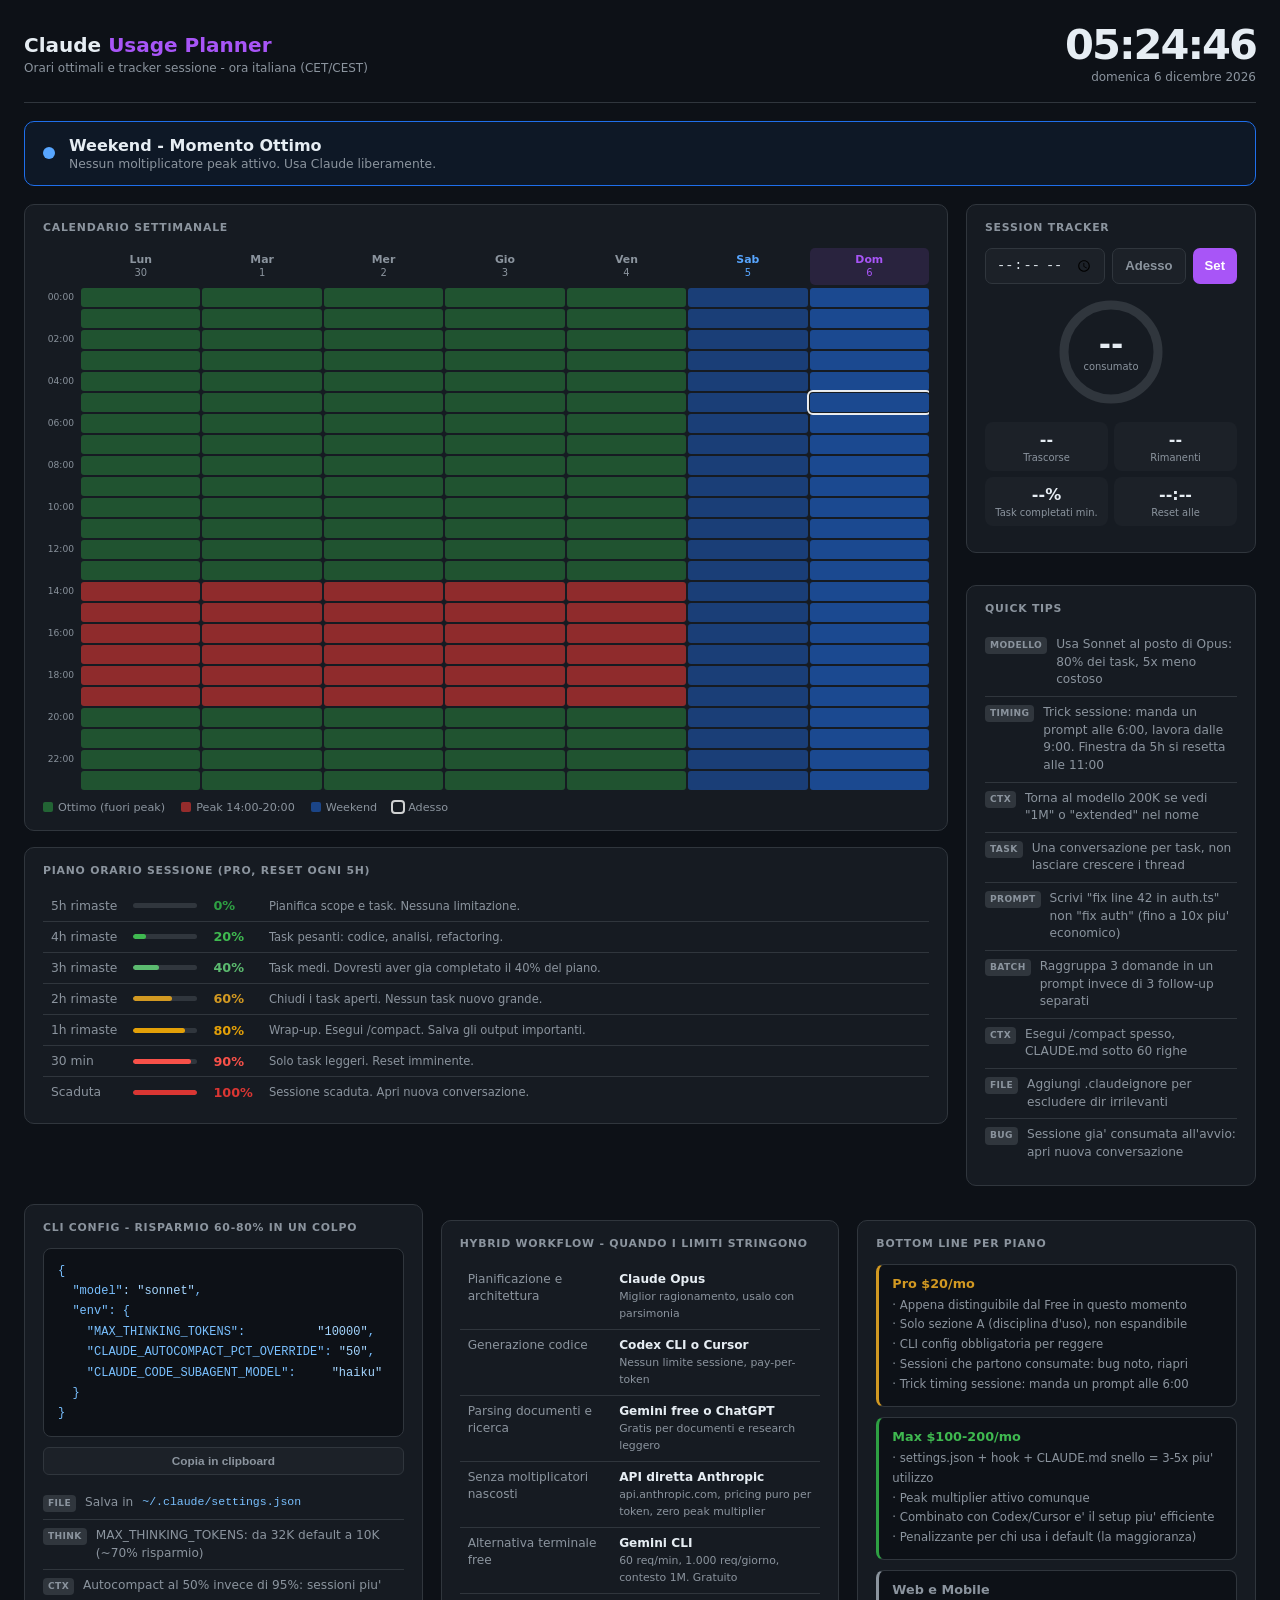
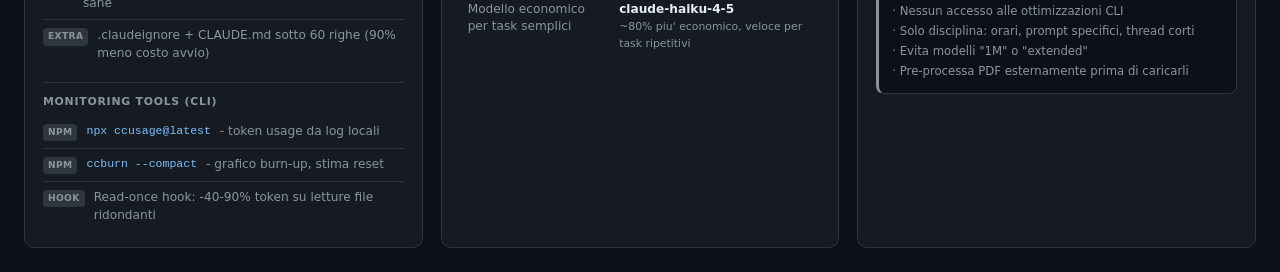
==== claude-usage/claude-planner.html @ c6f07da2 "docs(): documented token usage" ====
<!DOCTYPE html>
<html lang="it">
<head>
<meta charset="UTF-8">
<meta name="viewport" content="width=device-width, initial-scale=1.0">
<title>Claude Usage Planner</title>
<style>
:root {
    --bg:           #0d1117;
    --surface:      #161b22;
    --surface2:     #1c2128;
    --border:       #30363d;
    --green:        #2ea043;
    --green-bright: #3fb950;
    --orange:       #d29922;
    --red:          #da3633;
    --red-bright:   #f85149;
    --purple:       #a855f7;
    --blue:         #1f6feb;
    --text:         #e6edf3;
    --muted:        #8b949e;
}

* { margin: 0; padding: 0; box-sizing: border-box; }

body {
    background: var(--bg);
    color: var(--text);
    font-family: -apple-system, BlinkMacSystemFont, 'Segoe UI', system-ui, sans-serif;
    min-height: 100vh;
    padding: 24px;
    max-width: 1300px;
    margin: 0 auto;
}

/* ---- HEADER ---- */
.header {
    display: flex;
    justify-content: space-between;
    align-items: center;
    margin-bottom: 18px;
    padding-bottom: 18px;
    border-bottom: 1px solid var(--border);
}
.header-title { font-size: 1.25rem; font-weight: 700; }
.header-title span { color: var(--purple); }
.header-sub { font-size: 0.75rem; color: var(--muted); margin-top: 4px; }
.clock-block { text-align: right; }
.clock {
    font-size: 2.6rem;
    font-weight: 700;
    font-variant-numeric: tabular-nums;
    letter-spacing: -2px;
    line-height: 1;
}
.clock-date { font-size: 0.75rem; color: var(--muted); margin-top: 4px; }

/* ---- BANNER ---- */
.banner {
    display: flex;
    align-items: center;
    gap: 14px;
    padding: 14px 18px;
    border-radius: 10px;
    border: 1px solid;
    margin-bottom: 18px;
    transition: background .35s, border-color .35s;
}
.banner.good  { background: rgba(46,160,67,.07);  border-color: var(--green); }
.banner.bad   { background: rgba(218,54,51,.07);  border-color: var(--red); }
.banner.great { background: rgba(31,111,235,.07); border-color: var(--blue); }

.pulse {
    width: 12px; height: 12px; border-radius: 50%; flex-shrink: 0;
    animation: blink 2s infinite;
}
.good  .pulse { background: var(--green-bright); }
.bad   .pulse { background: var(--red-bright); }
.great .pulse { background: #58a6ff; }
@keyframes blink {
    0%,100% { opacity:1; transform:scale(1); }
    50%      { opacity:.4; transform:scale(1.35); }
}
.banner-main { flex: 1; }
.banner-title { font-size: 1rem; font-weight: 600; }
.banner-desc  { font-size: 0.77rem; color: var(--muted); margin-top: 2px; }
.banner-next  {
    font-size: 0.74rem; color: var(--muted);
    text-align: right; line-height: 1.6; flex-shrink: 0; min-width: 100px;
}
.banner-next strong { color: var(--text); font-size: 0.95rem; display: block; }

/* ---- LAYOUT ---- */
.layout {
    display: grid;
    grid-template-columns: 1fr 290px;
    gap: 18px;
    align-items: start;
}
@media (max-width: 840px) { .layout { grid-template-columns: 1fr; } }

/* ---- CARD ---- */
.card {
    background: var(--surface);
    border: 1px solid var(--border);
    border-radius: 10px;
    padding: 16px 18px;
}
.card + .card { margin-top: 16px; }
.card-title {
    font-size: 0.68rem;
    text-transform: uppercase;
    letter-spacing: .07em;
    color: var(--muted);
    font-weight: 600;
    margin-bottom: 14px;
}

/* ---- CALENDAR ---- */
.cal-wrap { overflow-x: auto; }

/* header row: separate from body so it can have its own height */
.cal-head {
    display: grid;
    grid-template-columns: 36px repeat(7, 1fr);
    gap: 2px;
    margin-bottom: 3px;
}
.cal-th {
    text-align: center;
    font-size: 0.68rem;
    font-weight: 600;
    color: var(--muted);
    padding: 5px 2px;
    border-radius: 5px;
    line-height: 1.3;
}
.cal-th.is-today   { color: var(--purple); background: rgba(168,85,247,.13); }
.cal-th.is-weekend { color: #58a6ff; }
.cal-th .day-num   { font-weight: 400; font-size: 0.62rem; display: block; }

/* body grid: strict row height */
.cal-body {
    display: grid;
    grid-template-columns: 36px repeat(7, 1fr);
    grid-auto-rows: 19px;
    gap: 2px;
    min-width: 420px;
}
.cal-tl {
    font-size: 0.57rem;
    color: var(--muted);
    text-align: right;
    padding-right: 5px;
    line-height: 19px;
    white-space: nowrap;
}
.cal-cell {
    border-radius: 3px;
    cursor: default;
    transition: filter .12s;
    position: relative;
}
.cal-cell:hover { filter: brightness(1.4); }
.cal-cell.off-peak { background: rgba(46,160,67,.42); }
.cal-cell.peak     { background: rgba(218,54,51,.62); }
.cal-cell.weekend  { background: rgba(31,111,235,.42); }
.cal-cell.now-cell {
    outline: 2px solid rgba(255,255,255,.9);
    outline-offset: 1px;
    z-index: 2;
}
/* subtle today column tint */
.cal-cell.today-col.off-peak { background: rgba(46,160,67,.55); }
.cal-cell.today-col.peak     { background: rgba(218,54,51,.75); }
.cal-cell.today-col.weekend  { background: rgba(31,111,235,.55); }

.legend {
    display: flex;
    gap: 16px;
    flex-wrap: wrap;
    margin-top: 11px;
}
.legend-item {
    display: flex;
    align-items: center;
    gap: 5px;
    font-size: 0.7rem;
    color: var(--muted);
}
.legend-dot { width: 10px; height: 10px; border-radius: 2px; flex-shrink: 0; }

/* ---- GUIDE TABLE ---- */
.guide-table { border-collapse: collapse; width: 100%; font-size: 0.77rem; }
.guide-table td { padding: 7px 8px; border-bottom: 1px solid var(--border); vertical-align: middle; }
.guide-table tr:last-child td { border-bottom: none; }
.guide-table tr.guide-active td { background: rgba(168,85,247,.08); }
.guide-table tr.guide-active td:first-child { border-left: 2px solid var(--purple); padding-left: 6px; }
.g-time  { color: var(--muted); white-space: nowrap; font-variant-numeric: tabular-nums; width: 50px; }
.g-bar   { width: 80px; }
.g-pct   { width: 38px; font-weight: 700; font-size: 0.8rem; }
.g-act   { color: var(--muted); font-size: 0.72rem; line-height: 1.4; }
.bar-outer { background: var(--border); border-radius: 4px; height: 5px; overflow: hidden; }
.bar-inner { height: 100%; border-radius: 4px; }

/* ---- SIDEBAR ---- */
.sidebar { display: flex; flex-direction: column; gap: 16px; }

/* session input */
.sess-row {
    display: flex;
    gap: 7px;
    margin-bottom: 12px;
}
.sess-row input {
    flex: 1;
    background: var(--surface2);
    border: 1px solid var(--border);
    color: var(--text);
    padding: 7px 10px;
    border-radius: 7px;
    font-size: 0.85rem;
    min-width: 0;
}
.sess-row input:focus { outline: none; border-color: var(--purple); }
.btn {
    background: var(--purple);
    color: #fff;
    border: none;
    padding: 7px 12px;
    border-radius: 7px;
    cursor: pointer;
    font-size: 0.82rem;
    font-weight: 600;
    white-space: nowrap;
    flex-shrink: 0;
}
.btn:hover { opacity: .85; }
.btn.ghost {
    background: var(--surface2);
    color: var(--muted);
    border: 1px solid var(--border);
}
.btn.ghost:hover { color: var(--text); border-color: var(--muted); background: var(--surface2); opacity: 1; }

/* ring */
.ring-wrap {
    display: flex;
    justify-content: center;
    position: relative;
    margin: 4px 0 14px;
}
.ring-svg { transform: rotate(-90deg); display: block; }
.ring-bg   { fill: none; stroke: var(--border); stroke-width: 9; }
.ring-fill {
    fill: none; stroke-width: 9; stroke-linecap: round;
    transition: stroke-dashoffset .6s ease, stroke .35s;
}
.ring-inner {
    position: absolute;
    top: 50%; left: 50%;
    transform: translate(-50%,-50%);
    text-align: center;
    pointer-events: none;
}
.ring-pct { font-size: 1.85rem; font-weight: 700; line-height: 1; }
.ring-sub { font-size: 0.62rem; color: var(--muted); margin-top: 1px; }

/* stats grid */
.stats-grid {
    display: grid;
    grid-template-columns: 1fr 1fr;
    gap: 6px;
    margin-bottom: 10px;
}
.stat {
    background: var(--surface2);
    border-radius: 8px;
    padding: 8px 10px;
    text-align: center;
}
.stat-val { font-size: 1rem; font-weight: 700; font-variant-numeric: tabular-nums; line-height: 1.2; }
.stat-lbl { font-size: 0.62rem; color: var(--muted); margin-top: 3px; }

/* recommendation */
.rec {
    background: var(--surface2);
    border-radius: 8px;
    padding: 10px 12px;
    font-size: 0.77rem;
    border-left: 3px solid var(--border);
    display: none;
    line-height: 1.55;
}
.rec.green  { border-left-color: var(--green); }
.rec.orange { border-left-color: var(--orange); }
.rec.red    { border-left-color: var(--red); }
.rec strong { display: block; margin-bottom: 3px; font-size: 0.8rem; }

/* tips */
.tips { list-style: none; }
.tips li {
    display: flex;
    gap: 9px;
    padding: 7px 0;
    font-size: 0.76rem;
    color: var(--muted);
    border-bottom: 1px solid var(--border);
    line-height: 1.45;
    align-items: flex-start;
}
.tips li:last-child { border-bottom: none; }
.tag {
    flex-shrink: 0;
    font-size: 0.57rem;
    font-weight: 700;
    background: var(--border);
    color: var(--muted);
    padding: 2px 5px;
    border-radius: 4px;
    letter-spacing: .04em;
    margin-top: 1px;
}

/* ---- BOTTOM ROW ---- */
.bottom-row {
    display: grid;
    grid-template-columns: 1fr 1fr 1fr;
    gap: 18px;
    margin-top: 18px;
}
@media (max-width: 900px) { .bottom-row { grid-template-columns: 1fr; } }
@media (max-width: 1100px) and (min-width: 900px) { .bottom-row { grid-template-columns: 1fr 1fr; } }

/* code block */
.code-block {
    background: var(--bg);
    border: 1px solid var(--border);
    border-radius: 8px;
    padding: 12px 14px;
    font-family: 'SF Mono', 'Fira Code', 'Consolas', monospace;
    font-size: 0.75rem;
    line-height: 1.7;
    color: #79c0ff;
    white-space: pre;
    overflow-x: auto;
    margin-bottom: 10px;
    position: relative;
}
.code-block .key   { color: #79c0ff; }
.code-block .str   { color: #a5d6ff; }
.code-block .num   { color: #ffa657; }
.copy-btn {
    display: block;
    width: 100%;
    background: var(--surface2);
    border: 1px solid var(--border);
    color: var(--muted);
    padding: 6px;
    border-radius: 6px;
    cursor: pointer;
    font-size: 0.74rem;
    font-weight: 600;
    transition: color .15s, border-color .15s;
}
.copy-btn:hover { color: var(--text); border-color: var(--muted); }
.copy-btn.copied { color: var(--green-bright); border-color: var(--green); }

/* hybrid workflow table */
.hybrid-table { border-collapse: collapse; width: 100%; font-size: 0.76rem; }
.hybrid-table td { padding: 7px 8px; border-bottom: 1px solid var(--border); vertical-align: top; line-height: 1.4; }
.hybrid-table tr:last-child td { border-bottom: none; }
.hybrid-table td:first-child { color: var(--muted); width: 42%; }
.hybrid-table td:last-child  { color: var(--text); }
.hybrid-tool { font-weight: 600; display: block; }
.hybrid-note { font-size: 0.68rem; color: var(--muted); }

/* plan cards */
.plan-cards { display: flex; flex-direction: column; gap: 10px; }
.plan-card {
    background: var(--bg);
    border: 1px solid var(--border);
    border-radius: 8px;
    padding: 11px 13px;
}
.plan-card.plan-pro    { border-left: 3px solid var(--orange); }
.plan-card.plan-max    { border-left: 3px solid var(--green); }
.plan-card.plan-web    { border-left: 3px solid var(--muted); }
.plan-name  { font-size: 0.8rem; font-weight: 700; margin-bottom: 5px; }
.plan-items { list-style: none; font-size: 0.73rem; color: var(--muted); line-height: 1.7; }
.plan-items li::before { content: '· '; }
</style>
</head>
<body>

<!-- HEADER -->
<div class="header">
    <div>
        <div class="header-title">Claude <span>Usage Planner</span></div>
        <div class="header-sub">Orari ottimali e tracker sessione - ora italiana (CET/CEST)</div>
    </div>
    <div class="clock-block">
        <div class="clock" id="clock">--:--:--</div>
        <div class="clock-date" id="clockDate"></div>
    </div>
</div>

<!-- BANNER -->
<div class="banner good" id="banner">
    <div class="pulse"></div>
    <div class="banner-main">
        <div class="banner-title" id="bannerTitle">Caricamento...</div>
        <div class="banner-desc"  id="bannerDesc"></div>
    </div>
    <div class="banner-next" id="bannerNext"></div>
</div>

<!-- LAYOUT -->
<div class="layout">

    <!-- LEFT -->
    <div>
        <!-- Calendar -->
        <div class="card">
            <div class="card-title">Calendario settimanale</div>
            <div class="cal-wrap">
                <div class="cal-head" id="calHead"></div>
                <div class="cal-body" id="calBody"></div>
            </div>
            <div class="legend">
                <div class="legend-item">
                    <div class="legend-dot" style="background:rgba(46,160,67,.55)"></div>
                    Ottimo (fuori peak)
                </div>
                <div class="legend-item">
                    <div class="legend-dot" style="background:rgba(218,54,51,.65)"></div>
                    Peak 14:00-20:00
                </div>
                <div class="legend-item">
                    <div class="legend-dot" style="background:rgba(31,111,235,.5)"></div>
                    Weekend
                </div>
                <div class="legend-item">
                    <div class="legend-dot" style="outline:2px solid rgba(255,255,255,.8);background:transparent"></div>
                    Adesso
                </div>
            </div>
        </div>

        <!-- Guide table -->
        <div class="card" style="margin-top:16px">
            <div class="card-title">Piano orario sessione (Pro, reset ogni 5h)</div>
            <table class="guide-table">
                <tbody id="guideBody"></tbody>
            </table>
        </div>
    </div>

    <!-- RIGHT -->
    <div class="sidebar">

        <!-- Session tracker -->
        <div class="card">
            <div class="card-title">Session Tracker</div>
            <div class="sess-row">
                <input type="time" id="startInput">
                <button class="btn ghost" onclick="setNow()">Adesso</button>
                <button class="btn" onclick="setSession()">Set</button>
            </div>

            <div class="ring-wrap">
                <svg width="112" height="112" class="ring-svg">
                    <circle class="ring-bg"   cx="56" cy="56" r="47"/>
                    <circle class="ring-fill" id="ringFill" cx="56" cy="56" r="47"
                        stroke-dasharray="295" stroke-dashoffset="295" stroke="var(--green)"/>
                </svg>
                <div class="ring-inner">
                    <div class="ring-pct" id="ringPct">--</div>
                    <div class="ring-sub">consumato</div>
                </div>
            </div>

            <div class="stats-grid">
                <div class="stat">
                    <div class="stat-val" id="statElapsed">--</div>
                    <div class="stat-lbl">Trascorse</div>
                </div>
                <div class="stat">
                    <div class="stat-val" id="statRemaining">--</div>
                    <div class="stat-lbl">Rimanenti</div>
                </div>
                <div class="stat">
                    <div class="stat-val" id="statTaskDone">--%</div>
                    <div class="stat-lbl">Task completati min.</div>
                </div>
                <div class="stat">
                    <div class="stat-val" id="statReset">--:--</div>
                    <div class="stat-lbl">Reset alle</div>
                </div>
            </div>

            <div class="rec" id="rec">
                <strong id="recTitle"></strong>
                <span id="recText"></span>
            </div>
        </div>

        <!-- Tips -->
        <div class="card">
            <div class="card-title">Quick Tips</div>
            <ul class="tips">
                <li><span class="tag">MODELLO</span>Usa Sonnet al posto di Opus: 80% dei task, 5x meno costoso</li>
                <li><span class="tag">TIMING</span>Trick sessione: manda un prompt alle 6:00, lavora dalle 9:00. Finestra da 5h si resetta alle 11:00</li>
                <li><span class="tag">CTX</span>Torna al modello 200K se vedi "1M" o "extended" nel nome</li>
                <li><span class="tag">TASK</span>Una conversazione per task, non lasciare crescere i thread</li>
                <li><span class="tag">PROMPT</span>Scrivi "fix line 42 in auth.ts" non "fix auth" (fino a 10x piu' economico)</li>
                <li><span class="tag">BATCH</span>Raggruppa 3 domande in un prompt invece di 3 follow-up separati</li>
                <li><span class="tag">CTX</span>Esegui /compact spesso, CLAUDE.md sotto 60 righe</li>
                <li><span class="tag">FILE</span>Aggiungi .claudeignore per escludere dir irrilevanti</li>
                <li><span class="tag">BUG</span>Sessione gia' consumata all'avvio: apri nuova conversazione</li>
            </ul>
        </div>

    </div>
</div>

<!-- BOTTOM ROW: CLI config + hybrid workflow + bottom line -->
<div class="bottom-row">

    <!-- CLI Config -->
    <div class="card">
        <div class="card-title">CLI Config - risparmio 60-80% in un colpo</div>
        <div class="code-block" id="configBlock"><span class="key">{
  "model"</span><span class="str">: "sonnet"</span>,
  <span class="key">"env"</span>: {
    <span class="key">"MAX_THINKING_TOKENS"</span>:          <span class="str">"10000"</span>,
    <span class="key">"CLAUDE_AUTOCOMPACT_PCT_OVERRIDE"</span>: <span class="str">"50"</span>,
    <span class="key">"CLAUDE_CODE_SUBAGENT_MODEL"</span>:     <span class="str">"haiku"</span>
  }
}</div>
        <button class="copy-btn" id="copyBtn" onclick="copyConfig()">Copia in clipboard</button>
        <ul class="tips" style="margin-top:12px">
            <li><span class="tag">FILE</span>Salva in <code style="font-size:.72rem;color:#79c0ff">~/.claude/settings.json</code></li>
            <li><span class="tag">THINK</span>MAX_THINKING_TOKENS: da 32K default a 10K (~70% risparmio)</li>
            <li><span class="tag">CTX</span>Autocompact al 50% invece di 95%: sessioni piu' sane</li>
            <li><span class="tag">EXTRA</span>.claudeignore + CLAUDE.md sotto 60 righe (90% meno costo avvio)</li>
        </ul>
        <div style="margin-top:12px;padding-top:12px;border-top:1px solid var(--border)">
            <div class="card-title" style="margin-bottom:8px">Monitoring Tools (CLI)</div>
            <ul class="tips">
                <li><span class="tag">NPM</span><code style="font-size:.72rem;color:#79c0ff">npx ccusage@latest</code> - token usage da log locali</li>
                <li><span class="tag">NPM</span><code style="font-size:.72rem;color:#79c0ff">ccburn --compact</code> - grafico burn-up, stima reset</li>
                <li><span class="tag">HOOK</span>Read-once hook: -40-90% token su letture file ridondanti</li>
            </ul>
        </div>
    </div>

    <!-- Hybrid Workflow -->
    <div class="card">
        <div class="card-title">Hybrid Workflow - quando i limiti stringono</div>
        <table class="hybrid-table">
            <tr>
                <td>Pianificazione e architettura</td>
                <td>
                    <span class="hybrid-tool">Claude Opus</span>
                    <span class="hybrid-note">Miglior ragionamento, usalo con parsimonia</span>
                </td>
            </tr>
            <tr>
                <td>Generazione codice</td>
                <td>
                    <span class="hybrid-tool">Codex CLI o Cursor</span>
                    <span class="hybrid-note">Nessun limite sessione, pay-per-token</span>
                </td>
            </tr>
            <tr>
                <td>Parsing documenti e ricerca</td>
                <td>
                    <span class="hybrid-tool">Gemini free o ChatGPT</span>
                    <span class="hybrid-note">Gratis per documenti e research leggero</span>
                </td>
            </tr>
            <tr>
                <td>Senza moltiplicatori nascosti</td>
                <td>
                    <span class="hybrid-tool">API diretta Anthropic</span>
                    <span class="hybrid-note">api.anthropic.com, pricing puro per token, zero peak multiplier</span>
                </td>
            </tr>
            <tr>
                <td>Alternativa terminale free</td>
                <td>
                    <span class="hybrid-tool">Gemini CLI</span>
                    <span class="hybrid-note">60 req/min, 1.000 req/giorno, contesto 1M. Gratuito</span>
                </td>
            </tr>
            <tr>
                <td>Modello economico per task semplici</td>
                <td>
                    <span class="hybrid-tool">claude-haiku-4-5</span>
                    <span class="hybrid-note">~80% piu' economico, veloce per task ripetitivi</span>
                </td>
            </tr>
        </table>
    </div>

    <!-- Bottom line per piano -->
    <div class="card">
        <div class="card-title">Bottom Line per Piano</div>
        <div class="plan-cards">
            <div class="plan-card plan-pro">
                <div class="plan-name" style="color:var(--orange)">Pro $20/mo</div>
                <ul class="plan-items">
                    <li>Appena distinguibile dal Free in questo momento</li>
                    <li>Solo sezione A (disciplina d'uso), non espandibile</li>
                    <li>CLI config obbligatoria per reggere</li>
                    <li>Sessioni che partono consumate: bug noto, riapri</li>
                    <li>Trick timing sessione: manda un prompt alle 6:00</li>
                </ul>
            </div>
            <div class="plan-card plan-max">
                <div class="plan-name" style="color:var(--green-bright)">Max $100-200/mo</div>
                <ul class="plan-items">
                    <li>settings.json + hook + CLAUDE.md snello = 3-5x piu' utilizzo</li>
                    <li>Peak multiplier attivo comunque</li>
                    <li>Combinato con Codex/Cursor e' il setup piu' efficiente</li>
                    <li>Penalizzante per chi usa i default (la maggioranza)</li>
                </ul>
            </div>
            <div class="plan-card plan-web">
                <div class="plan-name" style="color:var(--muted)">Web e Mobile</div>
                <ul class="plan-items">
                    <li>Nessun accesso alle ottimizzazioni CLI</li>
                    <li>Solo disciplina: orari, prompt specifici, thread corti</li>
                    <li>Evita modelli "1M" o "extended"</li>
                    <li>Pre-processa PDF esternamente prima di caricarli</li>
                </ul>
            </div>
        </div>
    </div>

</div>

<script>
const PEAK_START = 14;
const PEAK_END   = 20;
const SESSION_H  = 5;
const TZ         = 'Europe/Rome';

function pad(n) { return String(Math.floor(n)).padStart(2, '0'); }

function romeNow() {
    const now = new Date();
    const fmt = f => parseInt(
        new Intl.DateTimeFormat('en-US', { timeZone: TZ, [f]: 'numeric', hour12: false }).format(now)
    );
    return {
        hour:   fmt('hour'),
        minute: fmt('minute'),
        second: fmt('second'),
        dayShort: new Intl.DateTimeFormat('en-US', { timeZone: TZ, weekday: 'short' }).format(now),
        dateStr:  new Intl.DateTimeFormat('en-CA',  { timeZone: TZ }).format(now),
        display:  new Intl.DateTimeFormat('it-IT', {
            timeZone: TZ, weekday: 'long', day: 'numeric', month: 'long', year: 'numeric'
        }).format(now),
        raw: now
    };
}

function isWknd(d) { return d === 'Sat' || d === 'Sun'; }
function isPeak(h, d) { return !isWknd(d) && h >= PEAK_START && h < PEAK_END; }

// ---- CLOCK ----
function tick() {
    const t = romeNow();
    document.getElementById('clock').textContent    = `${pad(t.hour)}:${pad(t.minute)}:${pad(t.second)}`;
    document.getElementById('clockDate').textContent = t.display;
    updateBanner(t);
    updateSession();
}

// ---- BANNER ----
function updateBanner(t) {
    const el    = document.getElementById('banner');
    const title = document.getElementById('bannerTitle');
    const desc  = document.getElementById('bannerDesc');
    const next  = document.getElementById('bannerNext');

    if (isWknd(t.dayShort)) {
        el.className      = 'banner great';
        title.textContent = 'Weekend - Momento Ottimo';
        desc.textContent  = 'Nessun moltiplicatore peak attivo. Usa Claude liberamente.';
        next.innerHTML    = '';
        return;
    }

    if (isPeak(t.hour, t.dayShort)) {
        const left = (PEAK_END - t.hour) * 60 - t.minute;
        el.className      = 'banner bad';
        title.textContent = 'PEAK HOURS - Rallenta';
        desc.textContent  = `Orario di punta USA (${PEAK_START}:00-${PEAK_END}:00 IT = 5am-11am PT). Limiti si consumano piu' velocemente.`;
        next.innerHTML    = `Fine peak tra<br><strong>${Math.floor(left/60)}h ${left%60}m</strong>`;
    } else if (t.hour < PEAK_START) {
        const left = (PEAK_START - t.hour) * 60 - t.minute;
        el.className      = 'banner good';
        title.textContent = 'Fuori Peak - Ottimo per lavoro intenso';
        desc.textContent  = 'Prima delle ore di punta (5am-11am PT). Approfitta adesso.';
        next.innerHTML    = `Peak inizia tra<br><strong>${Math.floor(left/60)}h ${left%60}m</strong>`;
    } else {
        el.className      = 'banner good';
        title.textContent = 'Fuori Peak - Ottimo per lavoro intenso';
        desc.textContent  = `Dopo le ore di punta (${PEAK_START}:00-${PEAK_END}:00 IT / 5am-11am PT). Nessun moltiplicatore attivo.`;
        next.innerHTML    = '';
    }
}

// ---- CALENDAR ----
function buildCalendar() {
    const now = new Date();
    const t   = romeNow();

    // ISO week start (Monday) in Rome
    const rDate = new Date(now.toLocaleString('en-US', { timeZone: TZ }));
    const dow   = rDate.getDay();
    const diff  = dow === 0 ? -6 : 1 - dow;

    const labels   = ['Lun','Mar','Mer','Gio','Ven','Sab','Dom'];
    const weekDays = [];
    for (let i = 0; i < 7; i++) {
        const d = new Date(now);
        d.setDate(now.getDate() + diff + i);
        weekDays.push({
            label:   labels[i],
            short:   new Intl.DateTimeFormat('en-US', { timeZone: TZ, weekday: 'short' }).format(d),
            num:     new Intl.DateTimeFormat('it-IT', { timeZone: TZ, day: 'numeric' }).format(d),
            dateStr: new Intl.DateTimeFormat('en-CA', { timeZone: TZ }).format(d),
            isToday: new Intl.DateTimeFormat('en-CA', { timeZone: TZ }).format(d) === t.dateStr
        });
    }

    // --- header ---
    let hHtml = '<div></div>';
    weekDays.forEach(d => {
        let cls = 'cal-th';
        if (d.isToday)                        cls += ' is-today';
        else if (d.short==='Sat'||d.short==='Sun') cls += ' is-weekend';
        hHtml += `<div class="${cls}">${d.label}<span class="day-num">${d.num}</span></div>`;
    });
    document.getElementById('calHead').innerHTML = hHtml;

    // --- body ---
    let bHtml = '';
    for (let h = 0; h < 24; h++) {
        bHtml += `<div class="cal-tl">${h % 2 === 0 ? pad(h)+':00' : ''}</div>`;
        weekDays.forEach(d => {
            const wknd = isWknd(d.short);
            let cls = 'cal-cell';
            cls += wknd ? ' weekend' : (h >= PEAK_START && h < PEAK_END) ? ' peak' : ' off-peak';
            if (d.isToday) cls += ' today-col';
            if (d.isToday && h === t.hour) cls += ' now-cell';
            const tip = wknd
                ? `${d.label} ${d.num} ${pad(h)}:00 - weekend: ottimo`
                : (h >= PEAK_START && h < PEAK_END)
                    ? `${d.label} ${d.num} ${pad(h)}:00 - peak hours: rallenta`
                    : `${d.label} ${d.num} ${pad(h)}:00 - fuori peak: ottimo`;
            bHtml += `<div class="${cls}" title="${tip}"></div>`;
        });
    }
    document.getElementById('calBody').innerHTML = bHtml;
}

// ---- GUIDE TABLE ----
const GUIDE_ROWS = [
    { h: 5,   pct: 0,   color: '#2ea043', action: 'Pianifica scope e task. Nessuna limitazione.' },
    { h: 4,   pct: 20,  color: '#3fb950', action: 'Task pesanti: codice, analisi, refactoring.' },
    { h: 3,   pct: 40,  color: '#5bba6f', action: 'Task medi. Dovresti aver gia completato il 40% del piano.' },
    { h: 2,   pct: 60,  color: '#d29922', action: 'Chiudi i task aperti. Nessun task nuovo grande.' },
    { h: 1,   pct: 80,  color: '#e3a008', action: 'Wrap-up. Esegui /compact. Salva gli output importanti.' },
    { h: 0.5, pct: 90,  color: '#f85149', action: 'Solo task leggeri. Reset imminente.' },
    { h: 0,   pct: 100, color: '#da3633', action: 'Sessione scaduta. Apri nuova conversazione.' },
];

function buildGuide(activePct) {
    let html = '';
    GUIDE_ROWS.forEach((r, i) => {
        const timeStr = r.h === 0 ? 'Scaduta' : r.h < 1 ? `${r.h*60} min` : `${r.h}h rimaste`;
        const isActive = activePct !== null &&
            (i === GUIDE_ROWS.length - 1
                ? activePct >= r.pct
                : activePct >= r.pct && activePct < GUIDE_ROWS[i+1].pct);
        html += `
        <tr class="${isActive ? 'guide-active' : ''}">
            <td class="g-time">${timeStr}</td>
            <td class="g-bar"><div class="bar-outer"><div class="bar-inner" style="width:${r.pct}%;background:${r.color}"></div></div></td>
            <td class="g-pct"><span style="color:${r.color}">${r.pct}%</span></td>
            <td class="g-act">${r.action}</td>
        </tr>`;
    });
    document.getElementById('guideBody').innerHTML = html;
}

// ---- SESSION TRACKER ----
let sessionStart = null;

function setNow() {
    const t = romeNow();
    document.getElementById('startInput').value = `${pad(t.hour)}:${pad(t.minute)}`;
    setSession();
}

function setSession() {
    const val = document.getElementById('startInput').value;
    if (!val) return;
    const [hh, mm] = val.split(':').map(Number);
    const d = new Date();
    d.setHours(hh, mm, 0, 0);
    if (d > new Date()) d.setDate(d.getDate() - 1);
    sessionStart = d;
    updateSession();
}

function updateSession() {
    const hasSess = !!sessionStart;
    buildGuide(hasSess ? getElapsedPct() : null);
    if (!hasSess) return;

    const now     = new Date();
    const elapsed = (now - sessionStart) / 60000;
    const total   = SESSION_H * 60;
    const remain  = Math.max(0, total - elapsed);
    const pct     = Math.min(100, Math.round(elapsed / total * 100));

    // ring
    const circ = 295;
    const fill = document.getElementById('ringFill');
    fill.style.strokeDashoffset = circ * (1 - pct / 100);
    fill.style.stroke = pct < 40 ? 'var(--green)' : pct < 70 ? 'var(--orange)' : 'var(--red)';
    document.getElementById('ringPct').textContent = pct + '%';

    // stats
    const eH = Math.floor(elapsed / 60), eM = Math.round(elapsed % 60);
    const rH = Math.floor(remain / 60),  rM = Math.round(remain % 60);
    document.getElementById('statElapsed').textContent   = `${eH}h ${pad(eM)}m`;
    document.getElementById('statRemaining').textContent = remain > 0 ? `${rH}h ${pad(rM)}m` : 'SCADUTA';
    document.getElementById('statTaskDone').textContent  = `${pct}%`;

    const resetAt = new Date(sessionStart.getTime() + total * 60000);
    document.getElementById('statReset').textContent = `${pad(resetAt.getHours())}:${pad(resetAt.getMinutes())}`;

    // recommendation
    const rec    = document.getElementById('rec');
    const rTitle = document.getElementById('recTitle');
    const rText  = document.getElementById('recText');
    rec.style.display = 'block';

    if (remain <= 0) {
        rec.className  = 'rec red';
        rTitle.textContent = 'Sessione scaduta';
        rText.textContent  = 'Apri una nuova conversazione. Salva il contesto importante prima.';
    } else if (pct < 40) {
        rec.className  = 'rec green';
        rTitle.textContent = 'Stai bene';
        rText.textContent  = `${100 - pct}% del tempo rimanente. Ottimo per task pesanti.`;
    } else if (pct < 60) {
        rec.className  = 'rec green';
        rTitle.textContent = 'Meta sessione';
        rText.textContent  = `Dovresti aver completato circa il ${pct}% dei task pianificati.`;
    } else if (pct < 80) {
        rec.className  = 'rec orange';
        rTitle.textContent = 'Fase finale';
        rText.textContent  = 'Chiudi i task aperti. Nessun task nuovo grande. Esegui /compact.';
    } else if (pct < 95) {
        rec.className  = 'rec red';
        rTitle.textContent = 'Ultimi minuti';
        rText.textContent  = 'Solo task leggeri. Salva output. Reset imminente.';
    } else {
        rec.className  = 'rec red';
        rTitle.textContent = 'Praticamente scaduta';
        rText.textContent  = 'Apri una nuova sessione appena possibile.';
    }
}

function getElapsedPct() {
    if (!sessionStart) return null;
    const elapsed = (new Date() - sessionStart) / 60000;
    return Math.min(100, Math.round(elapsed / (SESSION_H * 60) * 100));
}

// ---- COPY CONFIG ----
function copyConfig() {
    const json = `{
  "model": "sonnet",
  "env": {
    "MAX_THINKING_TOKENS": "10000",
    "CLAUDE_AUTOCOMPACT_PCT_OVERRIDE": "50",
    "CLAUDE_CODE_SUBAGENT_MODEL": "haiku"
  }
}`;
    navigator.clipboard.writeText(json).then(() => {
        const btn = document.getElementById('copyBtn');
        btn.textContent = 'Copiato!';
        btn.classList.add('copied');
        setTimeout(() => {
            btn.textContent = 'Copia in clipboard';
            btn.classList.remove('copied');
        }, 2000);
    });
}

// ---- INIT ----
buildGuide(null);
buildCalendar();
tick();
setInterval(tick, 1000);
setInterval(buildCalendar, 60000);
</script>
</body>
</html>
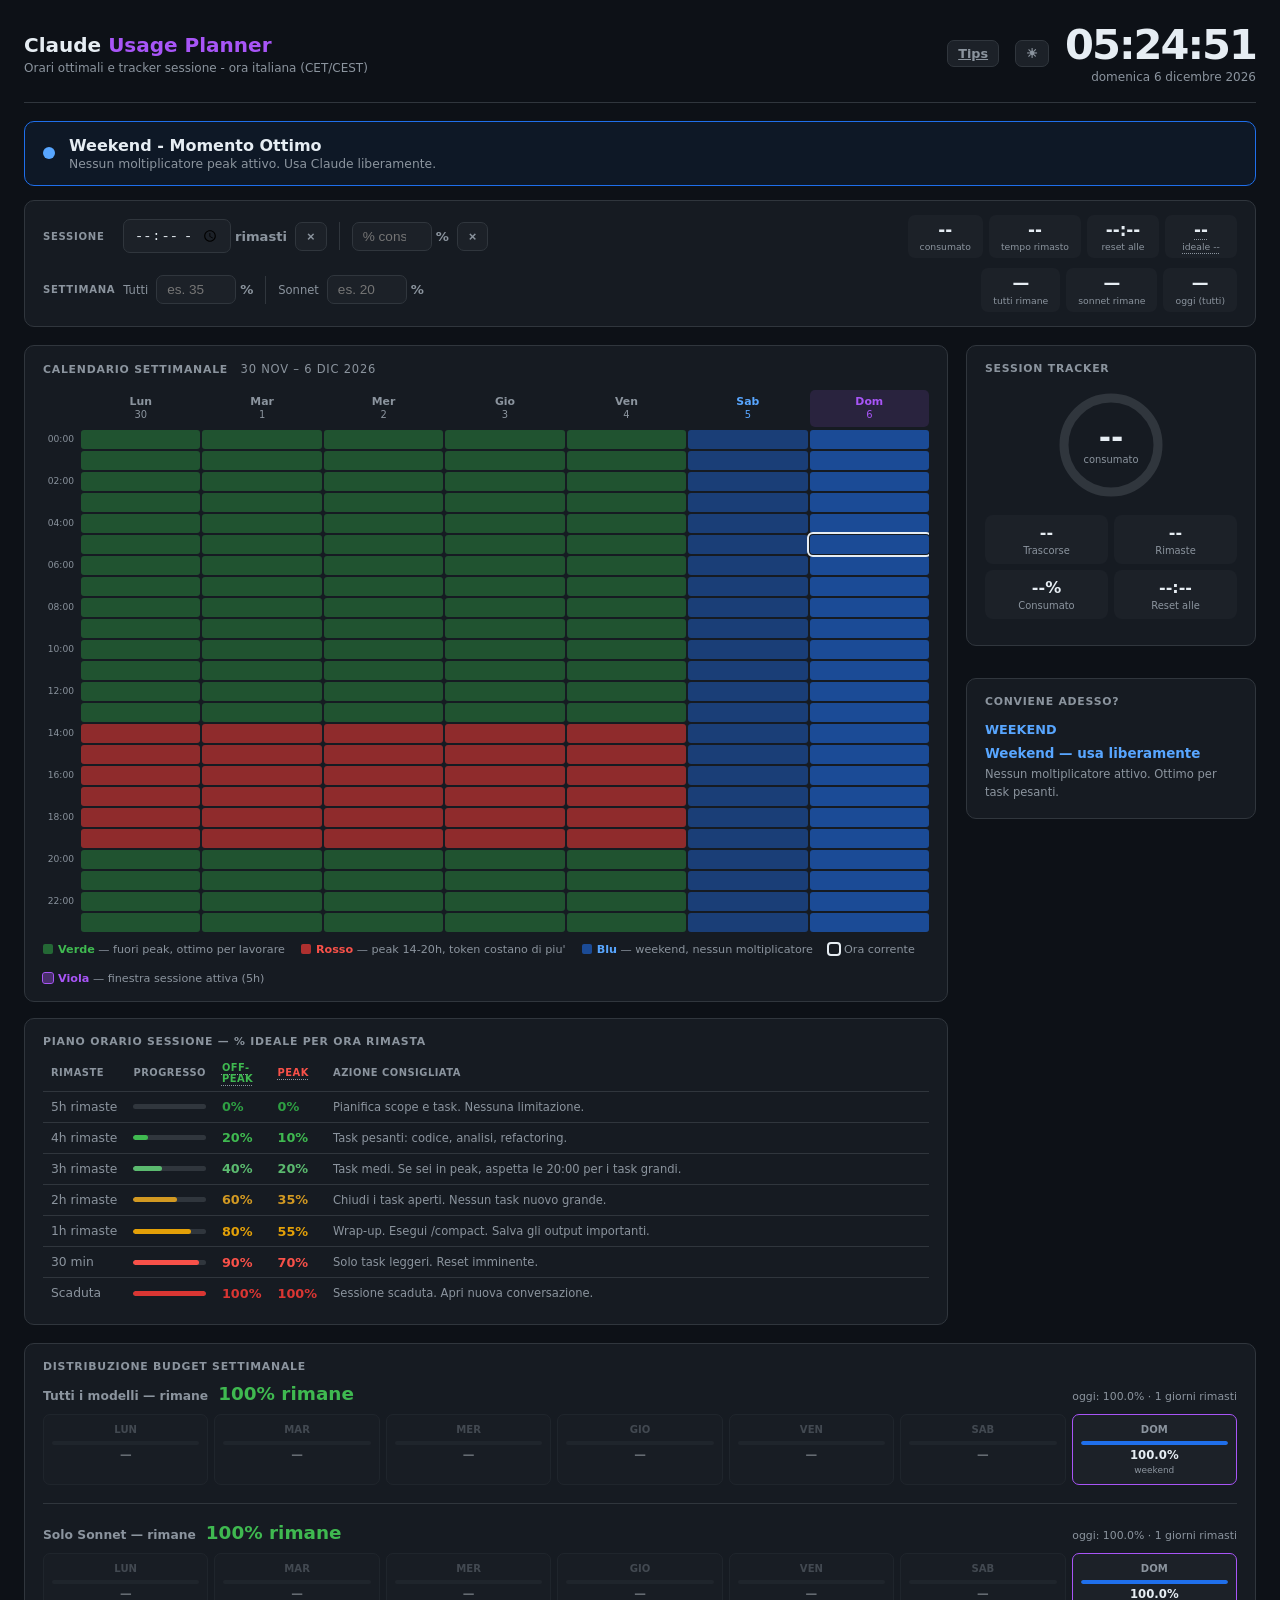
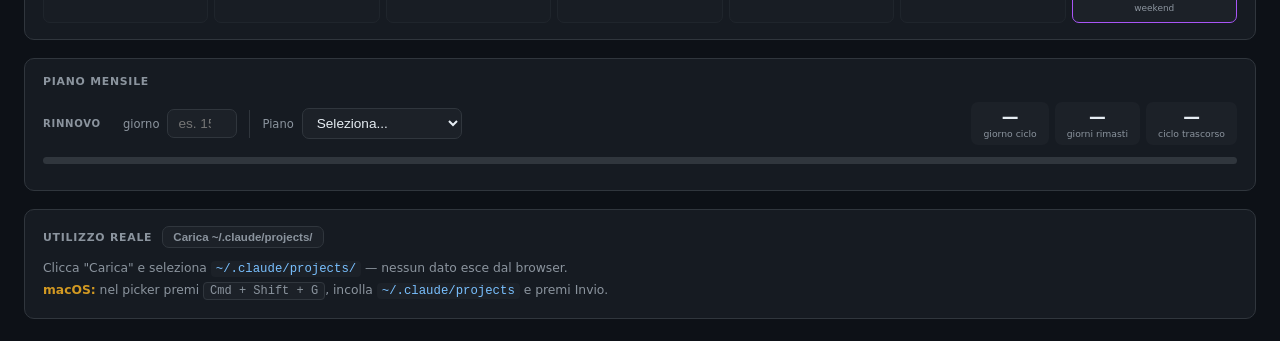
==== commit 04d8061f: "docs(claude-usage): update planner, add tips page and settings guide - claude-planner.html: aggiorna" ====
--- a/claude-usage/claude-planner.html
+++ b/claude-usage/claude-planner.html
@@ -19,6 +19,37 @@
     --blue:         #1f6feb;
     --text:         #e6edf3;
     --muted:        #8b949e;
+    /* calendar cell backgrounds */
+    --cell-offpeak: rgba(46,160,67,.42);
+    --cell-peak:    rgba(218,54,51,.62);
+    --cell-weekend: rgba(31,111,235,.42);
+    --cell-session: rgba(168,85,247,.35);
+    --cell-offpeak-today: rgba(46,160,67,.58);
+    --cell-peak-today:    rgba(218,54,51,.78);
+    --cell-weekend-today: rgba(31,111,235,.58);
+}
+
+[data-theme="light"] {
+    --bg:           #ffffff;
+    --surface:      #f6f8fa;
+    --surface2:     #eaeef2;
+    --border:       #d0d7de;
+    --green:        #1a7f37;
+    --green-bright: #2da44e;
+    --orange:       #9a6700;
+    --red:          #cf222e;
+    --red-bright:   #a40e26;
+    --purple:       #8250df;
+    --blue:         #0969da;
+    --text:         #1f2328;
+    --muted:        #656d76;
+    --cell-offpeak: rgba(26,127,55,.22);
+    --cell-peak:    rgba(207,34,46,.22);
+    --cell-weekend: rgba(9,105,218,.22);
+    --cell-session: rgba(130,80,223,.25);
+    --cell-offpeak-today: rgba(26,127,55,.38);
+    --cell-peak-today:    rgba(207,34,46,.38);
+    --cell-weekend-today: rgba(9,105,218,.38);
 }
 
 * { margin: 0; padding: 0; box-sizing: border-box; }
@@ -63,7 +94,7 @@
     padding: 14px 18px;
     border-radius: 10px;
     border: 1px solid;
-    margin-bottom: 18px;
+    margin-bottom: 14px;
     transition: background .35s, border-color .35s;
 }
 .banner.good  { background: rgba(46,160,67,.07);  border-color: var(--green); }
@@ -89,6 +120,88 @@
     text-align: right; line-height: 1.6; flex-shrink: 0; min-width: 100px;
 }
 .banner-next strong { color: var(--text); font-size: 0.95rem; display: block; }
+
+/* ---- CONTROL PANEL ---- */
+.ctrl-panel {
+    background: var(--surface);
+    border: 1px solid var(--border);
+    border-radius: 10px;
+    padding: 14px 18px;
+    margin-bottom: 18px;
+    display: flex;
+    flex-direction: column;
+    gap: 10px;
+}
+.ctrl-row {
+    display: flex;
+    align-items: center;
+    gap: 8px;
+    flex-wrap: wrap;
+}
+.ctrl-lbl {
+    font-size: 0.63rem;
+    font-weight: 700;
+    text-transform: uppercase;
+    letter-spacing: .07em;
+    color: var(--muted);
+    white-space: nowrap;
+    min-width: 72px;
+}
+.ctrl-input {
+    background: var(--surface2);
+    border: 1px solid var(--border);
+    color: var(--text);
+    padding: 6px 10px;
+    border-radius: 7px;
+    font-size: 0.85rem;
+    font-variant-numeric: tabular-nums;
+}
+.ctrl-input:focus { outline: none; border-color: var(--purple); }
+.ctrl-input[type="time"]   { width: 108px; }
+.ctrl-input[type="number"] { width: 80px; }
+.ctrl-suffix {
+    font-size: 0.82rem;
+    color: var(--muted);
+    font-weight: 600;
+    margin-left: -4px;
+}
+.ctrl-vdiv {
+    width: 1px;
+    height: 28px;
+    background: var(--border);
+    flex-shrink: 0;
+    margin: 0 4px;
+}
+.ctrl-spacer { flex: 1; }
+.ctrl-stats {
+    display: flex;
+    gap: 6px;
+    flex-shrink: 0;
+    flex-wrap: wrap;
+}
+.ctrl-stat {
+    background: var(--surface2);
+    border-radius: 7px;
+    padding: 6px 12px;
+    text-align: center;
+    min-width: 72px;
+}
+.ctrl-stat-val {
+    font-size: 1.05rem;
+    font-weight: 700;
+    font-variant-numeric: tabular-nums;
+    line-height: 1.1;
+}
+.ctrl-stat-lbl {
+    font-size: 0.58rem;
+    color: var(--muted);
+    margin-top: 2px;
+    white-space: nowrap;
+}
+.ctrl-stat.hi-green .ctrl-stat-val { color: var(--green-bright); }
+.ctrl-stat.hi-orange .ctrl-stat-val { color: var(--orange); }
+.ctrl-stat.hi-red    .ctrl-stat-val { color: var(--red-bright); }
+.ctrl-stat.hi-purple .ctrl-stat-val { color: var(--purple); }
 
 /* ---- LAYOUT ---- */
 .layout {
@@ -118,8 +231,6 @@
 
 /* ---- CALENDAR ---- */
 .cal-wrap { overflow-x: auto; }
-
-/* header row: separate from body so it can have its own height */
 .cal-head {
     display: grid;
     grid-template-columns: 36px repeat(7, 1fr);
@@ -138,8 +249,6 @@
 .cal-th.is-today   { color: var(--purple); background: rgba(168,85,247,.13); }
 .cal-th.is-weekend { color: #58a6ff; }
 .cal-th .day-num   { font-weight: 400; font-size: 0.62rem; display: block; }
-
-/* body grid: strict row height */
 .cal-body {
     display: grid;
     grid-template-columns: 36px repeat(7, 1fr);
@@ -162,18 +271,18 @@
     position: relative;
 }
 .cal-cell:hover { filter: brightness(1.4); }
-.cal-cell.off-peak { background: rgba(46,160,67,.42); }
-.cal-cell.peak     { background: rgba(218,54,51,.62); }
-.cal-cell.weekend  { background: rgba(31,111,235,.42); }
+.cal-cell.off-peak { background: var(--cell-offpeak); }
+.cal-cell.peak     { background: var(--cell-peak); }
+.cal-cell.weekend  { background: var(--cell-weekend); }
 .cal-cell.now-cell {
-    outline: 2px solid rgba(255,255,255,.9);
+    outline: 2px solid var(--text);
     outline-offset: 1px;
     z-index: 2;
 }
-/* subtle today column tint */
-.cal-cell.today-col.off-peak { background: rgba(46,160,67,.55); }
-.cal-cell.today-col.peak     { background: rgba(218,54,51,.75); }
-.cal-cell.today-col.weekend  { background: rgba(31,111,235,.55); }
+.cal-cell.today-col.off-peak { background: var(--cell-offpeak-today); }
+.cal-cell.today-col.peak     { background: var(--cell-peak-today); }
+.cal-cell.today-col.weekend  { background: var(--cell-weekend-today); }
+.cal-cell.session-block      { background: var(--cell-session) !important; outline: 1px solid var(--purple); outline-offset: -1px; }
 
 .legend {
     display: flex;
@@ -199,49 +308,54 @@
 .g-time  { color: var(--muted); white-space: nowrap; font-variant-numeric: tabular-nums; width: 50px; }
 .g-bar   { width: 80px; }
 .g-pct   { width: 38px; font-weight: 700; font-size: 0.8rem; }
+.g-pk    { width: 38px; font-weight: 700; font-size: 0.8rem; }
 .g-act   { color: var(--muted); font-size: 0.72rem; line-height: 1.4; }
 .bar-outer { background: var(--border); border-radius: 4px; height: 5px; overflow: hidden; }
 .bar-inner { height: 100%; border-radius: 4px; }
+.guide-thead th { font-size: 0.62rem; font-weight: 700; text-transform: uppercase; letter-spacing: .05em; padding: 0 8px 7px; border-bottom: 1px solid var(--border); text-align: left; color: var(--muted); }
+.guide-thead th.th-off  { color: var(--green-bright); }
+.guide-thead th.th-peak { color: var(--red-bright); }
+.guide-table tr.peak-active .g-pk   { color: var(--red-bright) !important; }
+.guide-table tr.off-active  .g-pct  { color: var(--green-bright) !important; }
+
+/* ---- TOOLTIP ---- */
+[data-tip] {
+    position: relative;
+    cursor: default;
+    text-decoration-line: underline;
+    text-decoration-style: dotted;
+    text-underline-offset: 3px;
+    text-decoration-thickness: 1px;
+    text-decoration-color: var(--muted);
+}
+[data-tip]::after {
+    content: attr(data-tip);
+    position: absolute;
+    bottom: calc(100% + 6px);
+    left: 50%;
+    transform: translateX(-50%);
+    background: #2d333b;
+    color: #cdd9e5;
+    font-size: 0.68rem;
+    font-weight: 400;
+    line-height: 1.45;
+    white-space: pre-line;
+    padding: 6px 9px;
+    border-radius: 6px;
+    border: 1px solid var(--border);
+    min-width: 160px;
+    max-width: 220px;
+    pointer-events: none;
+    opacity: 0;
+    transition: opacity .15s;
+    z-index: 100;
+    text-align: left;
+    text-decoration: none;
+}
+[data-tip]:hover::after { opacity: 1; }
 
 /* ---- SIDEBAR ---- */
 .sidebar { display: flex; flex-direction: column; gap: 16px; }
-
-/* session input */
-.sess-row {
-    display: flex;
-    gap: 7px;
-    margin-bottom: 12px;
-}
-.sess-row input {
-    flex: 1;
-    background: var(--surface2);
-    border: 1px solid var(--border);
-    color: var(--text);
-    padding: 7px 10px;
-    border-radius: 7px;
-    font-size: 0.85rem;
-    min-width: 0;
-}
-.sess-row input:focus { outline: none; border-color: var(--purple); }
-.btn {
-    background: var(--purple);
-    color: #fff;
-    border: none;
-    padding: 7px 12px;
-    border-radius: 7px;
-    cursor: pointer;
-    font-size: 0.82rem;
-    font-weight: 600;
-    white-space: nowrap;
-    flex-shrink: 0;
-}
-.btn:hover { opacity: .85; }
-.btn.ghost {
-    background: var(--surface2);
-    color: var(--muted);
-    border: 1px solid var(--border);
-}
-.btn.ghost:hover { color: var(--text); border-color: var(--muted); background: var(--surface2); opacity: 1; }
 
 /* ring */
 .ring-wrap {
@@ -297,98 +411,65 @@
 .rec.red    { border-left-color: var(--red); }
 .rec strong { display: block; margin-bottom: 3px; font-size: 0.8rem; }
 
-/* tips */
-.tips { list-style: none; }
-.tips li {
+/* btn */
+.btn {
+    background: var(--purple);
+    color: #fff;
+    border: none;
+    padding: 6px 11px;
+    border-radius: 7px;
+    cursor: pointer;
+    font-size: 0.82rem;
+    font-weight: 600;
+    white-space: nowrap;
+    flex-shrink: 0;
+}
+.btn:hover { opacity: .85; }
+.btn.ghost {
+    background: var(--surface2);
+    color: var(--muted);
+    border: 1px solid var(--border);
+}
+.btn.ghost:hover { color: var(--text); border-color: var(--muted); opacity: 1; }
+
+/* ---- WEEKLY BUDGET ---- */
+.weekly-dist + .weekly-dist {
+    margin-top: 18px;
+    padding-top: 18px;
+    border-top: 1px solid var(--border);
+}
+.weekly-dist-header {
     display: flex;
-    gap: 9px;
-    padding: 7px 0;
-    font-size: 0.76rem;
-    color: var(--muted);
-    border-bottom: 1px solid var(--border);
-    line-height: 1.45;
-    align-items: flex-start;
-}
-.tips li:last-child { border-bottom: none; }
-.tag {
-    flex-shrink: 0;
-    font-size: 0.57rem;
-    font-weight: 700;
-    background: var(--border);
-    color: var(--muted);
-    padding: 2px 5px;
-    border-radius: 4px;
-    letter-spacing: .04em;
-    margin-top: 1px;
-}
-
-/* ---- BOTTOM ROW ---- */
-.bottom-row {
+    align-items: baseline;
+    gap: 10px;
+    margin-bottom: 10px;
+    flex-wrap: wrap;
+}
+.weekly-dist-title { font-size: 0.77rem; font-weight: 600; color: var(--muted); }
+.weekly-dist-remain { font-size: 1.15rem; font-weight: 700; color: var(--green-bright); }
+.weekly-dist-remain.warn { color: var(--orange); }
+.weekly-dist-remain.crit { color: var(--red-bright); }
+.weekly-dist-sub { font-size: 0.68rem; color: var(--muted); margin-left: auto; }
+.wday-grid {
     display: grid;
-    grid-template-columns: 1fr 1fr 1fr;
-    gap: 18px;
-    margin-top: 18px;
-}
-@media (max-width: 900px) { .bottom-row { grid-template-columns: 1fr; } }
-@media (max-width: 1100px) and (min-width: 900px) { .bottom-row { grid-template-columns: 1fr 1fr; } }
-
-/* code block */
-.code-block {
-    background: var(--bg);
+    grid-template-columns: repeat(7, 1fr);
+    gap: 6px;
+}
+.wday-card {
+    background: var(--surface2);
+    border-radius: 7px;
+    padding: 9px 4px 7px;
+    text-align: center;
     border: 1px solid var(--border);
-    border-radius: 8px;
-    padding: 12px 14px;
-    font-family: 'SF Mono', 'Fira Code', 'Consolas', monospace;
-    font-size: 0.75rem;
-    line-height: 1.7;
-    color: #79c0ff;
-    white-space: pre;
-    overflow-x: auto;
-    margin-bottom: 10px;
-    position: relative;
-}
-.code-block .key   { color: #79c0ff; }
-.code-block .str   { color: #a5d6ff; }
-.code-block .num   { color: #ffa657; }
-.copy-btn {
-    display: block;
-    width: 100%;
-    background: var(--surface2);
-    border: 1px solid var(--border);
-    color: var(--muted);
-    padding: 6px;
-    border-radius: 6px;
-    cursor: pointer;
-    font-size: 0.74rem;
-    font-weight: 600;
-    transition: color .15s, border-color .15s;
-}
-.copy-btn:hover { color: var(--text); border-color: var(--muted); }
-.copy-btn.copied { color: var(--green-bright); border-color: var(--green); }
-
-/* hybrid workflow table */
-.hybrid-table { border-collapse: collapse; width: 100%; font-size: 0.76rem; }
-.hybrid-table td { padding: 7px 8px; border-bottom: 1px solid var(--border); vertical-align: top; line-height: 1.4; }
-.hybrid-table tr:last-child td { border-bottom: none; }
-.hybrid-table td:first-child { color: var(--muted); width: 42%; }
-.hybrid-table td:last-child  { color: var(--text); }
-.hybrid-tool { font-weight: 600; display: block; }
-.hybrid-note { font-size: 0.68rem; color: var(--muted); }
-
-/* plan cards */
-.plan-cards { display: flex; flex-direction: column; gap: 10px; }
-.plan-card {
-    background: var(--bg);
-    border: 1px solid var(--border);
-    border-radius: 8px;
-    padding: 11px 13px;
-}
-.plan-card.plan-pro    { border-left: 3px solid var(--orange); }
-.plan-card.plan-max    { border-left: 3px solid var(--green); }
-.plan-card.plan-web    { border-left: 3px solid var(--muted); }
-.plan-name  { font-size: 0.8rem; font-weight: 700; margin-bottom: 5px; }
-.plan-items { list-style: none; font-size: 0.73rem; color: var(--muted); line-height: 1.7; }
-.plan-items li::before { content: '· '; }
+}
+.wday-card.wday-today  { border-color: var(--purple); }
+.wday-card.wday-past   { opacity: 0.38; }
+.wday-label { font-size: 0.63rem; color: var(--muted); font-weight: 700; margin-bottom: 6px; text-transform: uppercase; }
+.wday-bar { background: var(--border); border-radius: 3px; height: 4px; overflow: hidden; margin: 0 4px 5px; }
+.wday-fill { height: 100%; border-radius: 3px; transition: width .45s ease; }
+.wday-pct { font-size: 0.73rem; font-weight: 700; font-variant-numeric: tabular-nums; line-height: 1; }
+.wday-note { font-size: 0.56rem; color: var(--muted); margin-top: 3px; line-height: 1.3; min-height: 0.8em; }
+
 </style>
 </head>
 <body>
@@ -399,9 +480,13 @@
         <div class="header-title">Claude <span>Usage Planner</span></div>
         <div class="header-sub">Orari ottimali e tracker sessione - ora italiana (CET/CEST)</div>
     </div>
-    <div class="clock-block">
-        <div class="clock" id="clock">--:--:--</div>
-        <div class="clock-date" id="clockDate"></div>
+    <div style="display:flex;align-items:center;gap:16px">
+        <a href="claude-tips.html" class="btn ghost" style="font-size:.8rem;padding:5px 10px">Tips</a>
+        <button class="btn ghost" id="themeBtn" onclick="toggleTheme()" style="font-size:.8rem;padding:5px 10px" title="Cambia tema">☀</button>
+        <div class="clock-block">
+            <div class="clock" id="clock">--:--:--</div>
+            <div class="clock-date" id="clockDate"></div>
+        </div>
     </div>
 </div>
 
@@ -415,6 +500,69 @@
     <div class="banner-next" id="bannerNext"></div>
 </div>
 
+<!-- CONTROL PANEL: tutti gli input + readout live -->
+<div class="ctrl-panel">
+
+    <!-- Riga sessione -->
+    <div class="ctrl-row">
+        <span class="ctrl-lbl">Sessione</span>
+        <input class="ctrl-input" type="time" id="remInput" oninput="setResetFromInput();updateSession();buildCalendar()">
+        <span class="ctrl-suffix">rimasti</span>
+        <button class="btn ghost" onclick="clearRem()">×</button>
+        <div class="ctrl-vdiv"></div>
+        <input class="ctrl-input" type="number" id="pctInput" min="0" max="100" placeholder="% consumato" oninput="updateSession()">
+        <span class="ctrl-suffix">%</span>
+        <button class="btn ghost" onclick="clearPct()">×</button>
+        <div class="ctrl-spacer"></div>
+        <div class="ctrl-stats">
+            <div class="ctrl-stat" id="csPctBox">
+                <div class="ctrl-stat-val" id="csPct">--</div>
+                <div class="ctrl-stat-lbl">consumato</div>
+            </div>
+            <div class="ctrl-stat" id="csRemBox">
+                <div class="ctrl-stat-val" id="csRem">--</div>
+                <div class="ctrl-stat-lbl">tempo rimasto</div>
+            </div>
+            <div class="ctrl-stat">
+                <div class="ctrl-stat-val" id="csReset">--:--</div>
+                <div class="ctrl-stat-lbl">reset alle</div>
+            </div>
+            <div class="ctrl-stat" id="csPaceBox" data-tip="Ritmo sessione: % reale vs ideale.&#10;in ritmo = entro ±5% del target.&#10;+N% = stai consumando troppo.&#10;-N% = sei sotto, puoi usare di piu'.">
+                <div class="ctrl-stat-val" id="csPaceVal">--</div>
+                <div class="ctrl-stat-lbl" id="csPaceLbl">ideale --</div>
+            </div>
+        </div>
+    </div>
+
+    <!-- Riga settimanale -->
+    <div class="ctrl-row">
+        <span class="ctrl-lbl">Settimana</span>
+        <span style="font-size:.72rem;color:var(--muted)">Tutti</span>
+        <input class="ctrl-input" type="number" id="wAllInput" min="0" max="100" placeholder="es. 35" oninput="updateWeekly()">
+        <span class="ctrl-suffix">%</span>
+        <div class="ctrl-vdiv"></div>
+        <span style="font-size:.72rem;color:var(--muted)">Sonnet</span>
+        <input class="ctrl-input" type="number" id="wSonInput" min="0" max="100" placeholder="es. 20" oninput="updateWeekly()">
+        <span class="ctrl-suffix">%</span>
+        <div class="ctrl-spacer"></div>
+        <div class="ctrl-stats">
+            <div class="ctrl-stat" id="cwAllBox">
+                <div class="ctrl-stat-val" id="cwAll">—</div>
+                <div class="ctrl-stat-lbl">tutti rimane</div>
+            </div>
+            <div class="ctrl-stat" id="cwSonBox">
+                <div class="ctrl-stat-val" id="cwSon">—</div>
+                <div class="ctrl-stat-lbl">sonnet rimane</div>
+            </div>
+            <div class="ctrl-stat">
+                <div class="ctrl-stat-val" id="cwToday">—</div>
+                <div class="ctrl-stat-lbl">oggi (tutti)</div>
+            </div>
+        </div>
+    </div>
+
+</div>
+
 <!-- LAYOUT -->
 <div class="layout">
 
@@ -422,51 +570,59 @@
     <div>
         <!-- Calendar -->
         <div class="card">
-            <div class="card-title">Calendario settimanale</div>
+            <div class="card-title">Calendario settimanale <span id="calWeekRange" style="font-weight:400;font-size:.72rem;color:var(--muted);margin-left:8px"></span></div>
             <div class="cal-wrap">
                 <div class="cal-head" id="calHead"></div>
                 <div class="cal-body" id="calBody"></div>
             </div>
             <div class="legend">
                 <div class="legend-item">
-                    <div class="legend-dot" style="background:rgba(46,160,67,.55)"></div>
-                    Ottimo (fuori peak)
+                    <div class="legend-dot" style="background:var(--cell-offpeak-today)"></div>
+                    <span><strong style="color:var(--green-bright)">Verde</strong> — fuori peak, ottimo per lavorare</span>
                 </div>
                 <div class="legend-item">
-                    <div class="legend-dot" style="background:rgba(218,54,51,.65)"></div>
-                    Peak 14:00-20:00
+                    <div class="legend-dot" style="background:var(--cell-peak-today)"></div>
+                    <span><strong style="color:var(--red-bright)">Rosso</strong> — peak 14-20h, token costano di piu'</span>
                 </div>
                 <div class="legend-item">
-                    <div class="legend-dot" style="background:rgba(31,111,235,.5)"></div>
-                    Weekend
+                    <div class="legend-dot" style="background:var(--cell-weekend-today)"></div>
+                    <span><strong style="color:#58a6ff">Blu</strong> — weekend, nessun moltiplicatore</span>
                 </div>
                 <div class="legend-item">
-                    <div class="legend-dot" style="outline:2px solid rgba(255,255,255,.8);background:transparent"></div>
-                    Adesso
+                    <div class="legend-dot" style="outline:2px solid var(--text);background:transparent"></div>
+                    <span>Ora corrente</span>
+                </div>
+                <div class="legend-item">
+                    <div class="legend-dot" style="background:var(--cell-session);outline:1px solid var(--purple)"></div>
+                    <span><strong style="color:var(--purple)">Viola</strong> — finestra sessione attiva (5h)</span>
                 </div>
             </div>
         </div>
 
         <!-- Guide table -->
         <div class="card" style="margin-top:16px">
-            <div class="card-title">Piano orario sessione (Pro, reset ogni 5h)</div>
+            <div class="card-title">Piano orario sessione — % ideale per ora rimasta</div>
             <table class="guide-table">
+                <thead class="guide-thead">
+                    <tr>
+                        <th style="width:50px">Rimaste</th>
+                        <th style="width:80px">Progresso</th>
+                        <th class="th-off"  style="width:38px" data-tip="% ideale fuori peak&#10;(lun-ven prima 14:00&#10;o dopo 20:00)">Off-peak</th>
+                        <th class="th-peak" style="width:38px" data-tip="% ideale in peak&#10;(lun-ven 14:00-20:00)&#10;max 70% — risparmia budget">Peak</th>
+                        <th>Azione consigliata</th>
+                    </tr>
+                </thead>
                 <tbody id="guideBody"></tbody>
             </table>
         </div>
     </div>
 
-    <!-- RIGHT -->
+    <!-- RIGHT: sidebar display-only -->
     <div class="sidebar">
 
-        <!-- Session tracker -->
+        <!-- Session ring -->
         <div class="card">
             <div class="card-title">Session Tracker</div>
-            <div class="sess-row">
-                <input type="time" id="startInput">
-                <button class="btn ghost" onclick="setNow()">Adesso</button>
-                <button class="btn" onclick="setSession()">Set</button>
-            </div>
 
             <div class="ring-wrap">
                 <svg width="112" height="112" class="ring-svg">
@@ -487,11 +643,11 @@
                 </div>
                 <div class="stat">
                     <div class="stat-val" id="statRemaining">--</div>
-                    <div class="stat-lbl">Rimanenti</div>
+                    <div class="stat-lbl">Rimaste</div>
                 </div>
                 <div class="stat">
                     <div class="stat-val" id="statTaskDone">--%</div>
-                    <div class="stat-lbl">Task completati min.</div>
+                    <div class="stat-lbl">Consumato</div>
                 </div>
                 <div class="stat">
                     <div class="stat-val" id="statReset">--:--</div>
@@ -505,140 +661,110 @@
             </div>
         </div>
 
-        <!-- Tips -->
-        <div class="card">
-            <div class="card-title">Quick Tips</div>
-            <ul class="tips">
-                <li><span class="tag">MODELLO</span>Usa Sonnet al posto di Opus: 80% dei task, 5x meno costoso</li>
-                <li><span class="tag">TIMING</span>Trick sessione: manda un prompt alle 6:00, lavora dalle 9:00. Finestra da 5h si resetta alle 11:00</li>
-                <li><span class="tag">CTX</span>Torna al modello 200K se vedi "1M" o "extended" nel nome</li>
-                <li><span class="tag">TASK</span>Una conversazione per task, non lasciare crescere i thread</li>
-                <li><span class="tag">PROMPT</span>Scrivi "fix line 42 in auth.ts" non "fix auth" (fino a 10x piu' economico)</li>
-                <li><span class="tag">BATCH</span>Raggruppa 3 domande in un prompt invece di 3 follow-up separati</li>
-                <li><span class="tag">CTX</span>Esegui /compact spesso, CLAUDE.md sotto 60 righe</li>
-                <li><span class="tag">FILE</span>Aggiungi .claudeignore per escludere dir irrilevanti</li>
-                <li><span class="tag">BUG</span>Sessione gia' consumata all'avvio: apri nuova conversazione</li>
-            </ul>
+        <!-- Conviene adesso? -->
+        <div class="card" id="convieneCard">
+            <div class="card-title">Conviene adesso?</div>
+            <div id="convieneContent" style="font-size:.77rem;color:var(--muted)">
+                Inserisci ore rimaste per la raccomandazione.
+            </div>
         </div>
 
     </div>
 </div>
 
-<!-- BOTTOM ROW: CLI config + hybrid workflow + bottom line -->
-<div class="bottom-row">
-
-    <!-- CLI Config -->
-    <div class="card">
-        <div class="card-title">CLI Config - risparmio 60-80% in un colpo</div>
-        <div class="code-block" id="configBlock"><span class="key">{
-  "model"</span><span class="str">: "sonnet"</span>,
-  <span class="key">"env"</span>: {
-    <span class="key">"MAX_THINKING_TOKENS"</span>:          <span class="str">"10000"</span>,
-    <span class="key">"CLAUDE_AUTOCOMPACT_PCT_OVERRIDE"</span>: <span class="str">"50"</span>,
-    <span class="key">"CLAUDE_CODE_SUBAGENT_MODEL"</span>:     <span class="str">"haiku"</span>
-  }
-}</div>
-        <button class="copy-btn" id="copyBtn" onclick="copyConfig()">Copia in clipboard</button>
-        <ul class="tips" style="margin-top:12px">
-            <li><span class="tag">FILE</span>Salva in <code style="font-size:.72rem;color:#79c0ff">~/.claude/settings.json</code></li>
-            <li><span class="tag">THINK</span>MAX_THINKING_TOKENS: da 32K default a 10K (~70% risparmio)</li>
-            <li><span class="tag">CTX</span>Autocompact al 50% invece di 95%: sessioni piu' sane</li>
-            <li><span class="tag">EXTRA</span>.claudeignore + CLAUDE.md sotto 60 righe (90% meno costo avvio)</li>
-        </ul>
-        <div style="margin-top:12px;padding-top:12px;border-top:1px solid var(--border)">
-            <div class="card-title" style="margin-bottom:8px">Monitoring Tools (CLI)</div>
-            <ul class="tips">
-                <li><span class="tag">NPM</span><code style="font-size:.72rem;color:#79c0ff">npx ccusage@latest</code> - token usage da log locali</li>
-                <li><span class="tag">NPM</span><code style="font-size:.72rem;color:#79c0ff">ccburn --compact</code> - grafico burn-up, stima reset</li>
-                <li><span class="tag">HOOK</span>Read-once hook: -40-90% token su letture file ridondanti</li>
-            </ul>
+<!-- WEEKLY BUDGET: display grids only, inputs sono in cima -->
+<div class="card" style="margin-top:18px">
+    <div class="card-title" style="margin-bottom:10px">Distribuzione Budget Settimanale</div>
+    <div id="weekPaceBanner" style="display:none;padding:10px 14px;border-radius:8px;border:1px solid;margin-bottom:14px;display:flex;align-items:center;gap:12px">
+        <div style="flex:1">
+            <div id="weekPaceTitle" style="font-size:.88rem;font-weight:600"></div>
+            <div id="weekPaceDesc"  style="font-size:.73rem;color:var(--muted);margin-top:2px"></div>
+        </div>
+        <div style="text-align:right;flex-shrink:0">
+            <div id="weekPaceDelta" data-tip="Differenza tra % usato e % ideale&#10;in base ai giorni trascorsi nel ciclo.&#10;+N% = stai consumando troppo.&#10;-N% = sei sotto, puoi usare di piu'." style="font-size:1.1rem;font-weight:700;font-variant-numeric:tabular-nums"></div>
+            <div style="font-size:.62rem;color:var(--muted)">vs ideale</div>
         </div>
     </div>
-
-    <!-- Hybrid Workflow -->
-    <div class="card">
-        <div class="card-title">Hybrid Workflow - quando i limiti stringono</div>
-        <table class="hybrid-table">
-            <tr>
-                <td>Pianificazione e architettura</td>
-                <td>
-                    <span class="hybrid-tool">Claude Opus</span>
-                    <span class="hybrid-note">Miglior ragionamento, usalo con parsimonia</span>
-                </td>
-            </tr>
-            <tr>
-                <td>Generazione codice</td>
-                <td>
-                    <span class="hybrid-tool">Codex CLI o Cursor</span>
-                    <span class="hybrid-note">Nessun limite sessione, pay-per-token</span>
-                </td>
-            </tr>
-            <tr>
-                <td>Parsing documenti e ricerca</td>
-                <td>
-                    <span class="hybrid-tool">Gemini free o ChatGPT</span>
-                    <span class="hybrid-note">Gratis per documenti e research leggero</span>
-                </td>
-            </tr>
-            <tr>
-                <td>Senza moltiplicatori nascosti</td>
-                <td>
-                    <span class="hybrid-tool">API diretta Anthropic</span>
-                    <span class="hybrid-note">api.anthropic.com, pricing puro per token, zero peak multiplier</span>
-                </td>
-            </tr>
-            <tr>
-                <td>Alternativa terminale free</td>
-                <td>
-                    <span class="hybrid-tool">Gemini CLI</span>
-                    <span class="hybrid-note">60 req/min, 1.000 req/giorno, contesto 1M. Gratuito</span>
-                </td>
-            </tr>
-            <tr>
-                <td>Modello economico per task semplici</td>
-                <td>
-                    <span class="hybrid-tool">claude-haiku-4-5</span>
-                    <span class="hybrid-note">~80% piu' economico, veloce per task ripetitivi</span>
-                </td>
-            </tr>
-        </table>
+    <div class="weekly-dist">
+        <div class="weekly-dist-header">
+            <span class="weekly-dist-title">Tutti i modelli — rimane</span>
+            <span class="weekly-dist-remain" id="wAllRemain">—</span>
+            <span class="weekly-dist-sub" id="wAllSub"></span>
+        </div>
+        <div class="wday-grid" id="wAllGrid"></div>
     </div>
-
-    <!-- Bottom line per piano -->
-    <div class="card">
-        <div class="card-title">Bottom Line per Piano</div>
-        <div class="plan-cards">
-            <div class="plan-card plan-pro">
-                <div class="plan-name" style="color:var(--orange)">Pro $20/mo</div>
-                <ul class="plan-items">
-                    <li>Appena distinguibile dal Free in questo momento</li>
-                    <li>Solo sezione A (disciplina d'uso), non espandibile</li>
-                    <li>CLI config obbligatoria per reggere</li>
-                    <li>Sessioni che partono consumate: bug noto, riapri</li>
-                    <li>Trick timing sessione: manda un prompt alle 6:00</li>
-                </ul>
+    <div class="weekly-dist">
+        <div class="weekly-dist-header">
+            <span class="weekly-dist-title">Solo Sonnet — rimane</span>
+            <span class="weekly-dist-remain" id="wSonRemain">—</span>
+            <span class="weekly-dist-sub" id="wSonSub"></span>
+        </div>
+        <div class="wday-grid" id="wSonGrid"></div>
+    </div>
+</div>
+
+<!-- PIANO MENSILE -->
+<div class="card" style="margin-top:18px">
+    <div class="card-title">Piano Mensile</div>
+    <div class="ctrl-row" style="margin-bottom:12px">
+        <span class="ctrl-lbl">Rinnovo</span>
+        <span style="font-size:.72rem;color:var(--muted)">giorno</span>
+        <input class="ctrl-input" type="number" id="planDayInput" min="1" max="31" placeholder="es. 15" style="width:70px" oninput="updatePlanReport()">
+        <div class="ctrl-vdiv"></div>
+        <span style="font-size:.72rem;color:var(--muted)">Piano</span>
+        <select class="ctrl-input" id="planTypeInput" onchange="updatePlanReport()" style="width:160px">
+            <option value="">Seleziona...</option>
+            <option value="pro">Pro ($20/mo)</option>
+            <option value="max5">Max 5x ($100/mo)</option>
+            <option value="max20">Max 20x ($200/mo)</option>
+        </select>
+        <div class="ctrl-spacer"></div>
+        <div class="ctrl-stats">
+            <div class="ctrl-stat">
+                <div class="ctrl-stat-val" id="planDayOf">—</div>
+                <div class="ctrl-stat-lbl">giorno ciclo</div>
             </div>
-            <div class="plan-card plan-max">
-                <div class="plan-name" style="color:var(--green-bright)">Max $100-200/mo</div>
-                <ul class="plan-items">
-                    <li>settings.json + hook + CLAUDE.md snello = 3-5x piu' utilizzo</li>
-                    <li>Peak multiplier attivo comunque</li>
-                    <li>Combinato con Codex/Cursor e' il setup piu' efficiente</li>
-                    <li>Penalizzante per chi usa i default (la maggioranza)</li>
-                </ul>
+            <div class="ctrl-stat">
+                <div class="ctrl-stat-val" id="planRemDays">—</div>
+                <div class="ctrl-stat-lbl">giorni rimasti</div>
             </div>
-            <div class="plan-card plan-web">
-                <div class="plan-name" style="color:var(--muted)">Web e Mobile</div>
-                <ul class="plan-items">
-                    <li>Nessun accesso alle ottimizzazioni CLI</li>
-                    <li>Solo disciplina: orari, prompt specifici, thread corti</li>
-                    <li>Evita modelli "1M" o "extended"</li>
-                    <li>Pre-processa PDF esternamente prima di caricarli</li>
-                </ul>
+            <div class="ctrl-stat" id="planPctBox">
+                <div class="ctrl-stat-val" id="planPct">—</div>
+                <div class="ctrl-stat-lbl">ciclo trascorso</div>
             </div>
         </div>
     </div>
-
+    <div class="bar-outer" style="margin-bottom:10px;height:7px" id="planBarWrap" style="display:none">
+        <div class="bar-inner" id="planBar" style="width:0%;background:var(--purple)"></div>
+    </div>
+    <div id="planInfo" style="display:none;font-size:.75rem;color:var(--muted);line-height:1.6"></div>
+    <div id="planTip" style="display:none;margin-top:10px;padding:9px 12px;border-radius:7px;border-left:3px solid var(--border);background:var(--surface2);font-size:.76rem;line-height:1.55"></div>
+</div>
+
+<!-- CCUSAGE PANEL -->
+<div class="card" style="margin-top:18px" id="ccCard">
+    <div class="card-title" style="display:flex;align-items:center;gap:10px;margin-bottom:0">
+        Utilizzo Reale
+        <button class="btn ghost" id="ccBtn" onclick="loadCCUsage()" style="font-size:.72rem;padding:4px 10px">
+            Carica ~/.claude/projects/
+        </button>
+        <span id="ccLoadedAt" style="font-size:.68rem;color:var(--muted);margin-left:4px"></span>
+    </div>
+    <div id="ccPanel" style="margin-top:12px;display:none">
+        <div style="display:grid;grid-template-columns:repeat(auto-fill,minmax(160px,1fr));gap:6px;margin-bottom:10px" id="ccStats"></div>
+        <div style="display:flex;gap:8px;flex-wrap:wrap;align-items:center">
+            <span style="font-size:.68rem;color:var(--muted)">Budget riferimento:</span>
+            <input class="ctrl-input" type="number" id="ccBudgetInput" min="1000" max="9999999" placeholder="es. 500000 token"
+                style="width:160px" oninput="saveCCBudget();renderCCStats()">
+            <span style="font-size:.68rem;color:var(--muted)">token / sessione 5h</span>
+            <span id="ccBudgetHint" style="font-size:.67rem;color:var(--purple)"></span>
+        </div>
+        <div id="ccModels" style="margin-top:8px;font-size:.72rem;color:var(--muted)"></div>
+    </div>
+    <div id="ccEmpty" style="margin-top:10px;font-size:.77rem;color:var(--muted);line-height:1.7">
+        Clicca "Carica" e seleziona <code style="font-family:monospace;background:var(--surface2);color:#79c0ff;padding:1px 5px;border-radius:4px">~/.claude/projects/</code> — nessun dato esce dal browser.<br>
+        <span style="color:var(--orange);font-weight:600">macOS:</span> nel picker premi <kbd style="background:var(--surface2);border:1px solid var(--border);border-radius:4px;padding:1px 6px;font-size:.75rem;font-family:monospace">Cmd + Shift + G</kbd>, incolla <code style="font-family:monospace;background:var(--surface2);color:#79c0ff;padding:1px 5px;border-radius:4px">~/.claude/projects</code> e premi Invio.
+    </div>
 </div>
 
 <script>
@@ -655,9 +781,9 @@
         new Intl.DateTimeFormat('en-US', { timeZone: TZ, [f]: 'numeric', hour12: false }).format(now)
     );
     return {
-        hour:   fmt('hour'),
-        minute: fmt('minute'),
-        second: fmt('second'),
+        hour:     fmt('hour'),
+        minute:   fmt('minute'),
+        second:   fmt('second'),
         dayShort: new Intl.DateTimeFormat('en-US', { timeZone: TZ, weekday: 'short' }).format(now),
         dateStr:  new Intl.DateTimeFormat('en-CA',  { timeZone: TZ }).format(now),
         display:  new Intl.DateTimeFormat('it-IT', {
@@ -670,12 +796,107 @@
 function isWknd(d) { return d === 'Sat' || d === 'Sun'; }
 function isPeak(h, d) { return !isWknd(d) && h >= PEAK_START && h < PEAK_END; }
 
+// ---- CONVIENE ADESSO? ----
+function updateConviene() {
+    const el = document.getElementById('convieneContent');
+    if (!el) return;
+
+    const t      = romeNow();
+    const remMin = parseRemInput();
+    const pctNow = getDisplayPct();
+
+    const nowMin    = t.hour * 60 + t.minute;
+    const weekend   = isWknd(t.dayShort);
+    const peakNow   = isPeak(t.hour, t.dayShort);
+    const peakEndMin = PEAK_END * 60;
+    const minsToOff  = peakNow ? (peakEndMin - nowMin) : 0;
+
+    const offPeakInSess = (peakNow && remMin !== null)
+        ? Math.max(0, remMin - minsToOff)
+        : (remMin || 0);
+
+    // ideal % based on time remaining
+    const hoursRem   = remMin !== null ? remMin / 60 : null;
+    const idealOff   = hoursRem !== null ? Math.min(100, ((5 - hoursRem) / 5) * 100) : null;
+    const idealPk    = hoursRem !== null ? Math.min(100, ((5 - hoursRem) / 5) * 70)  : null;
+    const idealNow   = hoursRem !== null ? (peakNow ? idealPk : idealOff) : null;
+
+    // pace label
+    let paceLabel = '', paceColor = 'var(--muted)', paceTip = '';
+    if (pctNow !== null && idealNow !== null) {
+        const diff = pctNow - idealNow;
+        if      (Math.abs(diff) <= 10)       { paceLabel = 'in ritmo';         paceColor = 'var(--green-bright)'; paceTip = `Sei entro ±10% del target ideale.\nPuoi continuare a questo ritmo.`; }
+        else if (diff > 10 && diff <= 20)  { paceLabel = "un po' avanti";    paceColor = 'var(--orange)';       paceTip = `Sei ${diff.toFixed(0)}% sopra il target.\nRallenta un po\u2019 per non finire il budget.`; }
+        else if (diff > 20)                { paceLabel = 'troppo avanti';     paceColor = 'var(--red-bright)';   paceTip = `Sei ${diff.toFixed(0)}% sopra il target.\nRischio di finire il budget prima della scadenza.`; }
+        else if (diff < -10 && diff >= -20){ paceLabel = "un po' indietro";  paceColor = 'var(--orange)';       paceTip = `Sei ${Math.abs(diff).toFixed(0)}% sotto il target.\nPuoi usare un po\u2019 di piu\u2019.`; }
+        else                               { paceLabel = 'troppo indietro';   paceColor = 'var(--red-bright)';   paceTip = `Sei ${Math.abs(diff).toFixed(0)}% sotto il target.\nHai budget disponibile, usalo.`; }
+    }
+
+    // verdict
+    let verdict, verdictColor, detail;
+
+    if (weekend) {
+        verdict      = 'Weekend — usa liberamente';
+        verdictColor = '#58a6ff';
+        detail       = idealNow !== null
+            ? `Nessun moltiplicatore. % ideale: <strong style="color:var(--text)">${idealNow.toFixed(0)}%</strong>.`
+            : 'Nessun moltiplicatore attivo. Ottimo per task pesanti.';
+    } else if (!peakNow) {
+        verdict      = 'Usa liberamente';
+        verdictColor = 'var(--green-bright)';
+        if (pctNow !== null && idealNow !== null) {
+            const diff = pctNow - idealNow;
+            detail = diff > 20
+                ? 'Sei molto avanti — rallenta per non finire il budget troppo presto.'
+                : diff < -20
+                    ? 'Sei indietro — carica pure, sei off-peak.'
+                    : 'Ritmo regolare. Continua cosi.';
+        } else {
+            detail = 'Sei fuori peak. Inserisci % per il ritmo dettagliato.';
+        }
+    } else if (remMin === null) {
+        verdict      = 'PEAK — attenzione';
+        verdictColor = 'var(--red-bright)';
+        detail       = `Peak attivo. Fine tra <strong style="color:var(--text)">${Math.floor(minsToOff/60)}h ${minsToOff%60}min</strong>. Inserisci ore rimaste per sapere se conviene aspettare.`;
+    } else if (remMin <= minsToOff || offPeakInSess < 30) {
+        verdict      = 'Sessione scade prima del off-peak';
+        verdictColor = 'var(--orange)';
+        const cap    = idealNow !== null ? ` % ideale: ~<strong style="color:var(--text)">${idealNow.toFixed(0)}%</strong>.` : '';
+        detail       = `La sessione scade prima delle 20:00.${cap} Usa con moderazione, non puoi aspettare.`;
+    } else if (offPeakInSess >= 60) {
+        verdict      = 'Aspetta le 20:00';
+        verdictColor = 'var(--red-bright)';
+        const offH   = (offPeakInSess / 60).toFixed(1);
+        const cap    = idealNow !== null ? ` Mantieni % &lt; ~<strong style="color:var(--text)">${Math.max(5, idealNow - 5).toFixed(0)}%</strong> adesso.` : '';
+        detail       = `Hai <strong style="color:var(--text)">${offH}h</strong> di off-peak in questa sessione.${cap} Carica i task pesanti dopo le 20:00.`;
+    } else {
+        verdict      = 'Poco da guadagnare';
+        verdictColor = 'var(--orange)';
+        const cap    = idealNow !== null ? ` % ideale: ~<strong style="color:var(--text)">${idealNow.toFixed(0)}%</strong>.` : '';
+        detail       = `Solo ${offPeakInSess}min di off-peak nella sessione.${cap} Usa con moderazione o aspetta.`;
+    }
+
+    el.innerHTML = `
+        <div style="display:flex;align-items:center;gap:8px;margin-bottom:9px;flex-wrap:wrap">
+            <span style="font-size:.8rem;font-weight:700;color:${verdictColor}">${
+                weekend ? 'WEEKEND' : peakNow ? 'PEAK' : 'OFF-PEAK'
+            }</span>
+            ${idealNow !== null ? `<span data-tip="% che dovresti aver consumato\na questo punto della sessione\n(off-peak: lineare; peak: max 70%)" style="font-size:.73rem;color:var(--muted)">ideale: <strong style="color:var(--text)">${idealNow.toFixed(0)}%</strong></span>` : ''}
+            ${paceLabel ? `<span data-tip="${paceTip}" style="font-size:.73rem;font-weight:600;color:${paceColor}">${paceLabel}</span>` : ''}
+        </div>
+        ${peakNow && !weekend ? `<div style="font-size:.7rem;color:var(--muted);margin-bottom:6px">off-peak tra <strong style="color:var(--text)">${Math.floor(minsToOff/60)}h ${minsToOff%60}min</strong></div>` : ''}
+        <div style="font-size:.84rem;font-weight:700;color:${verdictColor};margin-bottom:5px">${verdict}</div>
+        <div style="font-size:.72rem;color:var(--muted);line-height:1.55">${detail}</div>
+    `;
+}
+
 // ---- CLOCK ----
 function tick() {
     const t = romeNow();
-    document.getElementById('clock').textContent    = `${pad(t.hour)}:${pad(t.minute)}:${pad(t.second)}`;
+    document.getElementById('clock').textContent     = `${pad(t.hour)}:${pad(t.minute)}:${pad(t.second)}`;
     document.getElementById('clockDate').textContent = t.display;
     updateBanner(t);
+    updateConviene();
     updateSession();
 }
 
@@ -693,7 +914,6 @@
         next.innerHTML    = '';
         return;
     }
-
     if (isPeak(t.hour, t.dayShort)) {
         const left = (PEAK_END - t.hour) * 60 - t.minute;
         el.className      = 'banner bad';
@@ -709,7 +929,7 @@
     } else {
         el.className      = 'banner good';
         title.textContent = 'Fuori Peak - Ottimo per lavoro intenso';
-        desc.textContent  = `Dopo le ore di punta (${PEAK_START}:00-${PEAK_END}:00 IT / 5am-11am PT). Nessun moltiplicatore attivo.`;
+        desc.textContent  = `Dopo le ore di punta (${PEAK_START}:00-${PEAK_END}:00 IT). Nessun moltiplicatore attivo.`;
         next.innerHTML    = '';
     }
 }
@@ -718,8 +938,6 @@
 function buildCalendar() {
     const now = new Date();
     const t   = romeNow();
-
-    // ISO week start (Monday) in Rome
     const rDate = new Date(now.toLocaleString('en-US', { timeZone: TZ }));
     const dow   = rDate.getDay();
     const diff  = dow === 0 ? -6 : 1 - dow;
@@ -733,22 +951,36 @@
             label:   labels[i],
             short:   new Intl.DateTimeFormat('en-US', { timeZone: TZ, weekday: 'short' }).format(d),
             num:     new Intl.DateTimeFormat('it-IT', { timeZone: TZ, day: 'numeric' }).format(d),
+            month:   new Intl.DateTimeFormat('it-IT', { timeZone: TZ, month: 'short' }).format(d),
             dateStr: new Intl.DateTimeFormat('en-CA', { timeZone: TZ }).format(d),
             isToday: new Intl.DateTimeFormat('en-CA', { timeZone: TZ }).format(d) === t.dateStr
         });
     }
 
-    // --- header ---
+    // week range label
+    const first = weekDays[0], last = weekDays[6];
+    const rangeEl = document.getElementById('calWeekRange');
+    if (rangeEl) rangeEl.textContent =
+        `${first.num} ${first.month} – ${last.num} ${last.month} ${new Date().getFullYear()}`;
+
+    // session window on today (based on remInput)
+    const remMin = parseRemInput();
+    let sessStartH = null, sessEndH = null;
+    if (remMin != null && remMin > 0) {
+        const elapsed = SESSION_H * 60 - remMin;
+        sessStartH = t.hour - Math.floor(elapsed / 60);
+        sessEndH   = t.hour + Math.ceil(remMin / 60);
+    }
+
     let hHtml = '<div></div>';
     weekDays.forEach(d => {
         let cls = 'cal-th';
-        if (d.isToday)                        cls += ' is-today';
-        else if (d.short==='Sat'||d.short==='Sun') cls += ' is-weekend';
+        if (d.isToday) cls += ' is-today';
+        else if (d.short === 'Sat' || d.short === 'Sun') cls += ' is-weekend';
         hHtml += `<div class="${cls}">${d.label}<span class="day-num">${d.num}</span></div>`;
     });
     document.getElementById('calHead').innerHTML = hHtml;
 
-    // --- body ---
     let bHtml = '';
     for (let h = 0; h < 24; h++) {
         bHtml += `<div class="cal-tl">${h % 2 === 0 ? pad(h)+':00' : ''}</div>`;
@@ -758,11 +990,11 @@
             cls += wknd ? ' weekend' : (h >= PEAK_START && h < PEAK_END) ? ' peak' : ' off-peak';
             if (d.isToday) cls += ' today-col';
             if (d.isToday && h === t.hour) cls += ' now-cell';
-            const tip = wknd
-                ? `${d.label} ${d.num} ${pad(h)}:00 - weekend: ottimo`
-                : (h >= PEAK_START && h < PEAK_END)
-                    ? `${d.label} ${d.num} ${pad(h)}:00 - peak hours: rallenta`
-                    : `${d.label} ${d.num} ${pad(h)}:00 - fuori peak: ottimo`;
+            if (d.isToday && sessStartH != null && h >= sessStartH && h < sessEndH)
+                cls += ' session-block';
+            const tip = wknd ? `${d.label} ${d.num} ${pad(h)}:00 - weekend: ottimo`
+                : (h >= PEAK_START && h < PEAK_END) ? `${d.label} ${d.num} ${pad(h)}:00 - peak hours: rallenta`
+                : `${d.label} ${d.num} ${pad(h)}:00 - fuori peak: ottimo`;
             bHtml += `<div class="${cls}" title="${tip}"></div>`;
         });
     }
@@ -771,28 +1003,48 @@
 
 // ---- GUIDE TABLE ----
 const GUIDE_ROWS = [
-    { h: 5,   pct: 0,   color: '#2ea043', action: 'Pianifica scope e task. Nessuna limitazione.' },
-    { h: 4,   pct: 20,  color: '#3fb950', action: 'Task pesanti: codice, analisi, refactoring.' },
-    { h: 3,   pct: 40,  color: '#5bba6f', action: 'Task medi. Dovresti aver gia completato il 40% del piano.' },
-    { h: 2,   pct: 60,  color: '#d29922', action: 'Chiudi i task aperti. Nessun task nuovo grande.' },
-    { h: 1,   pct: 80,  color: '#e3a008', action: 'Wrap-up. Esegui /compact. Salva gli output importanti.' },
-    { h: 0.5, pct: 90,  color: '#f85149', action: 'Solo task leggeri. Reset imminente.' },
-    { h: 0,   pct: 100, color: '#da3633', action: 'Sessione scaduta. Apri nuova conversazione.' },
+    { h: 5,   pct: 0,   pkPct: 0,   color: '#2ea043', action: 'Pianifica scope e task. Nessuna limitazione.' },
+    { h: 4,   pct: 20,  pkPct: 10,  color: '#3fb950', action: 'Task pesanti: codice, analisi, refactoring.' },
+    { h: 3,   pct: 40,  pkPct: 20,  color: '#5bba6f', action: 'Task medi. Se sei in peak, aspetta le 20:00 per i task grandi.' },
+    { h: 2,   pct: 60,  pkPct: 35,  color: '#d29922', action: 'Chiudi i task aperti. Nessun task nuovo grande.' },
+    { h: 1,   pct: 80,  pkPct: 55,  color: '#e3a008', action: 'Wrap-up. Esegui /compact. Salva gli output importanti.' },
+    { h: 0.5, pct: 90,  pkPct: 70,  color: '#f85149', action: 'Solo task leggeri. Reset imminente.' },
+    { h: 0,   pct: 100, pkPct: 100, color: '#da3633', action: 'Sessione scaduta. Apri nuova conversazione.' },
 ];
 
-function buildGuide(activePct) {
+function buildGuide(activePct, remMin) {
+    const t       = romeNow();
+    const peakNow = isPeak(t.hour, t.dayShort);
+
     let html = '';
     GUIDE_ROWS.forEach((r, i) => {
-        const timeStr = r.h === 0 ? 'Scaduta' : r.h < 1 ? `${r.h*60} min` : `${r.h}h rimaste`;
-        const isActive = activePct !== null &&
-            (i === GUIDE_ROWS.length - 1
+        const nextH = i < GUIDE_ROWS.length - 1 ? GUIDE_ROWS[i+1].h : -Infinity;
+        let isActive = false;
+        if (remMin != null) {
+            const remH = remMin / 60;
+            isActive = remH <= r.h && remH > nextH;
+        } else if (activePct != null) {
+            isActive = i === GUIDE_ROWS.length - 1
                 ? activePct >= r.pct
-                : activePct >= r.pct && activePct < GUIDE_ROWS[i+1].pct);
+                : activePct >= r.pct && activePct < GUIDE_ROWS[i+1].pct;
+        }
+        let timeStr;
+        if (isActive && remMin != null) {
+            const rH = Math.floor(remMin / 60), rM = remMin % 60;
+            timeStr = `<strong>${rH}h ${pad(rM)}m</strong>`;
+        } else {
+            timeStr = r.h === 0 ? 'Scaduta' : r.h < 1 ? `${r.h*60} min` : `${r.h}h rimaste`;
+        }
+        // highlight active column based on current peak/off-peak
+        const activeClass = isActive ? (peakNow ? 'guide-active peak-active' : 'guide-active off-active') : '';
+        const pkStyle  = isActive && peakNow  ? 'color:var(--red-bright)'   : `color:${r.color}`;
+        const offStyle = isActive && !peakNow ? 'color:var(--green-bright)' : `color:${r.color}`;
         html += `
-        <tr class="${isActive ? 'guide-active' : ''}">
+        <tr class="${activeClass}">
             <td class="g-time">${timeStr}</td>
             <td class="g-bar"><div class="bar-outer"><div class="bar-inner" style="width:${r.pct}%;background:${r.color}"></div></div></td>
-            <td class="g-pct"><span style="color:${r.color}">${r.pct}%</span></td>
+            <td class="g-pct"><span style="${offStyle}">${r.pct}%</span></td>
+            <td class="g-pk"><span style="${pkStyle}">${r.pkPct}%</span></td>
             <td class="g-act">${r.action}</td>
         </tr>`;
     });
@@ -800,90 +1052,510 @@
 }
 
 // ---- SESSION TRACKER ----
-let sessionStart = null;
-
-function setNow() {
-    const t = romeNow();
-    document.getElementById('startInput').value = `${pad(t.hour)}:${pad(t.minute)}`;
-    setSession();
-}
-
-function setSession() {
-    const val = document.getElementById('startInput').value;
-    if (!val) return;
+
+let resetTimestamp = null;  // ms epoch when session resets
+
+function setResetFromInput() {
+    const val = (document.getElementById('remInput').value || '').trim();
+    if (!val) { resetTimestamp = null; return; }
     const [hh, mm] = val.split(':').map(Number);
-    const d = new Date();
-    d.setHours(hh, mm, 0, 0);
-    if (d > new Date()) d.setDate(d.getDate() - 1);
-    sessionStart = d;
+    if (isNaN(hh)) { resetTimestamp = null; return; }
+    resetTimestamp = Date.now() + (hh * 60 + (mm || 0)) * 60000;
+}
+
+// Returns seconds remaining (float) — sub-minute precision for display
+function getRemSec() {
+    if (resetTimestamp == null) return null;
+    return Math.max(0, (resetTimestamp - Date.now()) / 1000);
+}
+
+// Returns whole minutes remaining
+function parseRemInput() {
+    const sec = getRemSec();
+    return sec == null ? null : Math.round(sec / 60);
+}
+
+function clearRem() {
+    document.getElementById('remInput').value = '';
+    resetTimestamp = null;
     updateSession();
-}
-
-function updateSession() {
-    const hasSess = !!sessionStart;
-    buildGuide(hasSess ? getElapsedPct() : null);
-    if (!hasSess) return;
-
-    const now     = new Date();
-    const elapsed = (now - sessionStart) / 60000;
-    const total   = SESSION_H * 60;
-    const remain  = Math.max(0, total - elapsed);
-    const pct     = Math.min(100, Math.round(elapsed / total * 100));
-
-    // ring
-    const circ = 295;
-    const fill = document.getElementById('ringFill');
-    fill.style.strokeDashoffset = circ * (1 - pct / 100);
-    fill.style.stroke = pct < 40 ? 'var(--green)' : pct < 70 ? 'var(--orange)' : 'var(--red)';
-    document.getElementById('ringPct').textContent = pct + '%';
-
-    // stats
-    const eH = Math.floor(elapsed / 60), eM = Math.round(elapsed % 60);
-    const rH = Math.floor(remain / 60),  rM = Math.round(remain % 60);
-    document.getElementById('statElapsed').textContent   = `${eH}h ${pad(eM)}m`;
-    document.getElementById('statRemaining').textContent = remain > 0 ? `${rH}h ${pad(rM)}m` : 'SCADUTA';
-    document.getElementById('statTaskDone').textContent  = `${pct}%`;
-
-    const resetAt = new Date(sessionStart.getTime() + total * 60000);
-    document.getElementById('statReset').textContent = `${pad(resetAt.getHours())}:${pad(resetAt.getMinutes())}`;
-
-    // recommendation
+    buildCalendar();
+}
+
+function clearPct() {
+    document.getElementById('pctInput').value = '';
+    updateSession();
+}
+
+function getDisplayPct() {
+    const pctEl = document.getElementById('pctInput');
+    if (pctEl && pctEl.value !== '') {
+        return Math.min(100, Math.max(0, parseFloat(pctEl.value) || 0));
+    }
+    return null;
+}
+
+function pctColor(pct) {
+    return pct < 40 ? 'var(--green)' : pct < 70 ? 'var(--orange)' : 'var(--red)';
+}
+
+function setCtrlStatColor(boxId, pct) {
+    const box = document.getElementById(boxId);
+    if (!box) return;
+    box.classList.remove('hi-green','hi-orange','hi-red','hi-purple');
+    if (pct === null) return;
+    if (pct < 40) box.classList.add('hi-green');
+    else if (pct < 70) box.classList.add('hi-orange');
+    else box.classList.add('hi-red');
+}
+
+function showRec(pct, expired) {
     const rec    = document.getElementById('rec');
     const rTitle = document.getElementById('recTitle');
     const rText  = document.getElementById('recText');
     rec.style.display = 'block';
-
-    if (remain <= 0) {
-        rec.className  = 'rec red';
+    if (expired || pct >= 100) {
+        rec.className = 'rec red';
         rTitle.textContent = 'Sessione scaduta';
         rText.textContent  = 'Apri una nuova conversazione. Salva il contesto importante prima.';
     } else if (pct < 40) {
-        rec.className  = 'rec green';
+        rec.className = 'rec green';
         rTitle.textContent = 'Stai bene';
-        rText.textContent  = `${100 - pct}% del tempo rimanente. Ottimo per task pesanti.`;
+        rText.textContent  = `${100 - pct}% rimanente. Ottimo per task pesanti.`;
     } else if (pct < 60) {
-        rec.className  = 'rec green';
+        rec.className = 'rec green';
         rTitle.textContent = 'Meta sessione';
         rText.textContent  = `Dovresti aver completato circa il ${pct}% dei task pianificati.`;
     } else if (pct < 80) {
-        rec.className  = 'rec orange';
+        rec.className = 'rec orange';
         rTitle.textContent = 'Fase finale';
         rText.textContent  = 'Chiudi i task aperti. Nessun task nuovo grande. Esegui /compact.';
     } else if (pct < 95) {
-        rec.className  = 'rec red';
+        rec.className = 'rec red';
         rTitle.textContent = 'Ultimi minuti';
         rText.textContent  = 'Solo task leggeri. Salva output. Reset imminente.';
     } else {
-        rec.className  = 'rec red';
+        rec.className = 'rec red';
         rTitle.textContent = 'Praticamente scaduta';
         rText.textContent  = 'Apri una nuova sessione appena possibile.';
     }
 }
 
-function getElapsedPct() {
-    if (!sessionStart) return null;
-    const elapsed = (new Date() - sessionStart) / 60000;
-    return Math.min(100, Math.round(elapsed / (SESSION_H * 60) * 100));
+function updateSession() {
+    const pct    = getDisplayPct();
+    const remMin = parseRemInput();
+    const total  = SESSION_H * 60;
+
+    buildGuide(pct, remMin);
+
+    // ---- ring + consumato (solo se pct disponibile) ----
+    if (pct !== null) {
+        const circ = 295;
+        const fill = document.getElementById('ringFill');
+        fill.style.strokeDashoffset = circ * (1 - pct / 100);
+        fill.style.stroke = pctColor(pct);
+        document.getElementById('ringPct').textContent  = pct + '%';
+        document.getElementById('csPct').textContent    = pct + '%';
+        document.getElementById('statTaskDone').textContent = pct + '%';
+        setCtrlStatColor('csPctBox', pct);
+    }
+
+    // ---- tempo rimasto + reset (solo se remMin disponibile) ----
+    if (remMin !== null) {
+        const rH = Math.floor(remMin / 60), rM = remMin % 60;
+        const remStr  = remMin > 0 ? `${rH}h ${pad(rM)}m` : 'SCADUTA';
+        // keep input field in sync with live countdown (don't override if user is actively editing)
+        const inp = document.getElementById('remInput');
+        if (document.activeElement !== inp) {
+            inp.value = `${pad(rH)}:${pad(rM)}`;
+        }
+        const elapsed = Math.max(0, total - remMin);
+        const eH = Math.floor(elapsed / 60), eM = Math.round(elapsed % 60);
+
+        const resetAt  = new Date(Date.now() + remMin * 60000);
+        const resetStr = `${pad(resetAt.getHours())}:${pad(resetAt.getMinutes())}`;
+
+        document.getElementById('csRem').textContent          = remStr;
+        document.getElementById('csReset').textContent        = resetStr;
+        document.getElementById('statElapsed').textContent    = `${eH}h ${pad(eM)}m`;
+        document.getElementById('statRemaining').textContent  = remStr;
+        document.getElementById('statReset').textContent      = resetStr;
+
+        const remBox = document.getElementById('csRemBox');
+        remBox.classList.remove('hi-green','hi-orange','hi-red','hi-purple');
+        if (remMin <= 0) remBox.classList.add('hi-red');
+        else if (remMin < 60) remBox.classList.add('hi-orange');
+        else remBox.classList.add('hi-green');
+
+        // pace: ideale vs reale (richiede entrambi)
+        const paceBox = document.getElementById('csPaceBox');
+        paceBox.classList.remove('hi-green','hi-orange','hi-red');
+        if (pct !== null) {
+            const idealPct = Math.min(100, Math.round(elapsed / total * 100));
+            const delta    = pct - idealPct;
+            let paceStr, paceClass;
+            if (remMin <= 0) {
+                paceStr = '—'; paceClass = null;
+            } else if (Math.abs(delta) <= 5) {
+                paceStr = 'in ritmo'; paceClass = 'hi-green';
+            } else if (delta > 0) {
+                paceStr = '+' + delta + '%'; paceClass = delta > 20 ? 'hi-red' : 'hi-orange';
+            } else {
+                paceStr = delta + '%'; paceClass = 'hi-green';
+            }
+            document.getElementById('csPaceVal').textContent = paceStr;
+            document.getElementById('csPaceLbl').textContent = 'ideale ' + idealPct + '%';
+            if (paceClass) paceBox.classList.add(paceClass);
+        } else {
+            // solo remMin, senza pct: mostra solo l'ideale
+            const idealPct = Math.min(100, Math.round(elapsed / total * 100));
+            document.getElementById('csPaceVal').textContent = idealPct + '%';
+            document.getElementById('csPaceLbl').textContent = 'dovresti essere';
+            paceBox.classList.add('hi-orange');
+        }
+    } else if (pct !== null) {
+        // solo pct, senza remMin
+        document.getElementById('csRem').textContent   = '—';
+        document.getElementById('csReset').textContent = '--:--';
+        document.getElementById('csPaceVal').textContent = '--';
+        document.getElementById('csPaceLbl').textContent = 'ideale --';
+    }
+
+    if (pct !== null) showRec(pct, remMin !== null && remMin <= 0);
+    updateConviene();
+    saveState();
+}
+
+// ---- WEEKLY BUDGET ----
+function getWeekDaysData() {
+    const now   = new Date();
+    const t     = romeNow();
+    const rDate = new Date(now.toLocaleString('en-US', { timeZone: TZ }));
+    const dow   = rDate.getDay();
+    const diff  = dow === 0 ? -6 : 1 - dow;
+
+    const labels = ['Lun','Mar','Mer','Gio','Ven','Sab','Dom'];
+    return labels.map((label, i) => {
+        const d = new Date(now);
+        d.setDate(now.getDate() + diff + i);
+        const dateStr = new Intl.DateTimeFormat('en-CA', { timeZone: TZ }).format(d);
+        const short   = new Intl.DateTimeFormat('en-US', { timeZone: TZ, weekday: 'short' }).format(d);
+        const wknd    = short === 'Sat' || short === 'Sun';
+        return {
+            label, short, dateStr,
+            isToday:   dateStr === t.dateStr,
+            isPast:    dateStr < t.dateStr,
+            isWeekend: wknd,
+            weight:    wknd ? 1.5 : 1.0
+        };
+    });
+}
+
+function renderWeeklyDist(gridId, remainId, subId, usedPct) {
+    const remaining = Math.max(0, 100 - (usedPct || 0));
+    const remEl = document.getElementById(remainId);
+    remEl.textContent = remaining.toFixed(0) + '% rimane';
+    remEl.className = 'weekly-dist-remain' +
+        (remaining < 20 ? ' crit' : remaining < 40 ? ' warn' : '');
+
+    const days   = getWeekDaysData();
+    const active = days.filter(d => !d.isPast);
+    const totW   = active.reduce((s, d) => s + d.weight, 0);
+    const maxRec = totW > 0 ? remaining * (1.5 / totW) : 0;
+
+    const t = romeNow();
+    const subEl = document.getElementById(subId);
+    if (active.length > 0 && totW > 0) {
+        const todayDay  = days.find(d => d.isToday);
+        const todayRec  = remaining * ((todayDay?.weight ?? 1) / totW);
+        subEl.textContent = `oggi: ${todayRec.toFixed(1)}% · ${active.length} giorni rimasti`;
+    } else {
+        subEl.textContent = '';
+    }
+
+    let html = '';
+    days.forEach(d => {
+        let recPct = 0;
+        if (!d.isPast && totW > 0) recPct = remaining * (d.weight / totW);
+        const barW  = maxRec > 0 ? Math.min(100, recPct / maxRec * 100) : 0;
+        const color = d.isWeekend ? 'var(--blue)'
+                    : d.isToday   ? 'var(--purple)'
+                    :                'var(--green)';
+        const todayPeak = d.isToday && !d.isWeekend && isPeak(t.hour, t.dayShort);
+        const note = d.isPast ? '' :
+                     d.isWeekend ? 'weekend' :
+                     d.isToday && todayPeak ? '<span style="color:var(--red-bright)">peak ora</span>' :
+                     d.isToday ? 'oggi' : '';
+        html += `
+        <div class="wday-card${d.isPast ? ' wday-past' : ''}${d.isToday ? ' wday-today' : ''}">
+            <div class="wday-label">${d.label}</div>
+            <div class="wday-bar"><div class="wday-fill" style="width:${d.isPast ? 0 : barW}%;background:${color}"></div></div>
+            <div class="wday-pct">${d.isPast ? '—' : recPct.toFixed(1) + '%'}</div>
+            <div class="wday-note">${note}</div>
+        </div>`;
+    });
+    document.getElementById(gridId).innerHTML = html;
+}
+
+function updateWeekly() {
+    const allPct = parseFloat(document.getElementById('wAllInput').value) || 0;
+    const sonPct = parseFloat(document.getElementById('wSonInput').value) || 0;
+    renderWeeklyDist('wAllGrid', 'wAllRemain', 'wAllSub', allPct);
+    renderWeeklyDist('wSonGrid', 'wSonRemain', 'wSonSub', sonPct);
+
+    // ctrl panel top readouts
+    const allRem = Math.max(0, 100 - allPct);
+    const sonRem = Math.max(0, 100 - sonPct);
+    const days   = getWeekDaysData();
+    const active = days.filter(d => !d.isPast);
+    const totW   = active.reduce((s, d) => s + d.weight, 0);
+    const todayDay = days.find(d => d.isToday);
+    const todayRec = (totW > 0 && todayDay) ? allRem * (todayDay.weight / totW) : 0;
+
+    const cwAll = document.getElementById('cwAll');
+    const cwSon = document.getElementById('cwSon');
+    cwAll.textContent = allPct ? allRem.toFixed(0) + '%' : '—';
+    cwSon.textContent = sonPct ? sonRem.toFixed(0) + '%' : '—';
+    document.getElementById('cwToday').textContent = allPct ? todayRec.toFixed(1) + '%' : '—';
+
+    // color
+    const allBox = document.getElementById('cwAllBox');
+    const sonBox = document.getElementById('cwSonBox');
+    [allBox, sonBox].forEach(b => b.classList.remove('hi-green','hi-orange','hi-red','hi-purple'));
+    if (allPct) {
+        if (allRem < 20) allBox.classList.add('hi-red');
+        else if (allRem < 40) allBox.classList.add('hi-orange');
+        else allBox.classList.add('hi-green');
+    }
+    if (sonPct) {
+        if (sonRem < 20) sonBox.classList.add('hi-red');
+        else if (sonRem < 40) sonBox.classList.add('hi-orange');
+        else sonBox.classList.add('hi-green');
+    }
+    updateWeekPace(allPct);
+    updatePlanReport();
+    saveState();
+}
+
+// ---- WEEKLY PACE ----
+function computeWeeklyPace() {
+    const days   = getWeekDaysData();
+    const t      = romeNow();
+    const totalW = days.reduce((s, d) => s + d.weight, 0);
+
+    let elapsedW = 0, remainW = 0;
+    for (const d of days) {
+        if (d.isPast) {
+            elapsedW += d.weight;
+        } else if (d.isToday) {
+            const fracDay = (t.hour * 60 + t.minute) / (24 * 60);
+            elapsedW += d.weight * fracDay;
+            remainW  += d.weight * (1 - fracDay);
+        } else {
+            remainW += d.weight;
+        }
+    }
+    return {
+        idealPct:      Math.min(100, (elapsedW / totalW) * 100),
+        elapsedW, remainW, totalW, days
+    };
+}
+
+function updateWeekPace(usedPct) {
+    const banner = document.getElementById('weekPaceBanner');
+    if (!usedPct) { banner.style.display = 'none'; return; }
+
+    const { idealPct, remainW, totalW, days } = computeWeeklyPace();
+    const delta = usedPct - idealPct;
+    const absDelta = Math.abs(delta);
+
+    // ceiling: even using 100% of remaining time, this is the max reachable
+    const maxAchievable = Math.min(100, usedPct + (remainW / totalW) * 100);
+    const ceilingStr = maxAchievable < 98
+        ? ` Massimo raggiungibile: ~${maxAchievable.toFixed(0)}%.`
+        : '';
+
+    // find best upcoming off-peak slots for recommendation
+    const remaining = days.filter(d => !d.isPast);
+    const offpeak   = remaining.filter(d => !d.isWeekend).map(d => d.label);
+    const weekends  = remaining.filter(d => d.isWeekend).map(d => d.label);
+    const bestSlots = [...weekends, ...offpeak].slice(0, 2).join(', ') || 'oggi';
+
+    let title, desc, color, bgColor, deltaStr;
+
+    if (absDelta <= 8) {
+        title    = 'In pari — continua cosi';
+        desc     = `Hai usato ${usedPct.toFixed(0)}%, ideale e' ${idealPct.toFixed(0)}%.${ceilingStr}`;
+        color    = 'var(--green)';
+        bgColor  = 'rgba(46,160,67,.07)';
+        deltaStr = delta >= 0 ? '+' + delta.toFixed(0) + '%' : delta.toFixed(0) + '%';
+    } else if (delta < -8 && delta >= -25) {
+        title    = 'Indietro — spingi nei prossimi slot';
+        desc     = `Hai usato ${usedPct.toFixed(0)}%, dovresti essere a ${idealPct.toFixed(0)}%. Approfitta di: ${bestSlots} fuori peak.${ceilingStr}`;
+        color    = 'var(--orange)';
+        bgColor  = 'rgba(210,153,34,.07)';
+        deltaStr = delta.toFixed(0) + '%';
+    } else if (delta < -25) {
+        const ceilingWarn = maxAchievable < 98
+            ? ` Anche usando tutto il tempo rimasto arrivi al massimo a ~${maxAchievable.toFixed(0)}% — alcune sessioni sono gia' perse.`
+            : ' Non recuperabile senza sessioni intensive.';
+        title    = 'Molto indietro — stai sprecando sessioni';
+        desc     = `Hai usato ${usedPct.toFixed(0)}%, dovresti essere a ${idealPct.toFixed(0)}%.${ceilingWarn} Inizia subito fuori peak.`;
+        color    = 'var(--red)';
+        bgColor  = 'rgba(218,54,51,.07)';
+        deltaStr = delta.toFixed(0) + '%';
+    } else {
+        title    = 'Avanti — puoi rallentare';
+        desc     = `Hai usato ${usedPct.toFixed(0)}%, ideale e' ${idealPct.toFixed(0)}%. Budget a rischio se continui cosi. Risparmia per fine settimana.`;
+        color    = 'var(--blue)';
+        bgColor  = 'rgba(31,111,235,.07)';
+        deltaStr = '+' + delta.toFixed(0) + '%';
+    }
+
+    banner.style.display      = 'flex';
+    banner.style.borderColor  = color;
+    banner.style.background   = bgColor;
+    document.getElementById('weekPaceTitle').textContent = title;
+    document.getElementById('weekPaceDesc').textContent  = desc;
+    document.getElementById('weekPaceDelta').textContent = deltaStr;
+    document.getElementById('weekPaceDelta').style.color = color;
+}
+
+// ---- PIANO MENSILE ----
+function updatePlanReport() {
+    const dayInput = parseInt(document.getElementById('planDayInput').value) || 0;
+    const planType = document.getElementById('planTypeInput').value;
+
+    dayInput ? localStorage.setItem('cpPlanDay',  String(dayInput)) : localStorage.removeItem('cpPlanDay');
+    planType ? localStorage.setItem('cpPlanType', planType)         : localStorage.removeItem('cpPlanType');
+
+    if (!dayInput) return;
+
+    const t = romeNow();
+    const todayDate = new Date(t.dateStr + 'T00:00:00');
+    const todayDay  = todayDate.getDate();
+
+    let cycleStart;
+    if (todayDay >= dayInput) {
+        cycleStart = new Date(todayDate.getFullYear(), todayDate.getMonth(), dayInput);
+    } else {
+        cycleStart = new Date(todayDate.getFullYear(), todayDate.getMonth() - 1, dayInput);
+    }
+    const cycleEnd = new Date(cycleStart.getFullYear(), cycleStart.getMonth() + 1, dayInput - 1);
+
+    const totalDays   = Math.round((cycleEnd - cycleStart) / 86400000) + 1;
+    const elapsedDays = Math.round((todayDate - cycleStart) / 86400000) + 1;
+    const remDays     = Math.max(0, totalDays - elapsedDays);
+    const pct         = Math.round(elapsedDays / totalDays * 100);
+
+    document.getElementById('planDayOf').textContent   = `${elapsedDays} / ${totalDays}`;
+    document.getElementById('planRemDays').textContent = remDays;
+    document.getElementById('planPct').textContent     = pct + '%';
+
+    const barEl = document.getElementById('planBar');
+    barEl.style.width = pct + '%';
+    barEl.style.background = pct < 40 ? 'var(--green)' : pct < 70 ? 'var(--orange)' : 'var(--red)';
+
+    const pctBox = document.getElementById('planPctBox');
+    pctBox.classList.remove('hi-green','hi-orange','hi-red');
+    if      (pct < 40) pctBox.classList.add('hi-green');
+    else if (pct < 70) pctBox.classList.add('hi-orange');
+    else               pctBox.classList.add('hi-red');
+
+    const planInfo = document.getElementById('planInfo');
+    const plans = {
+        pro:   { name: 'Pro',      price: '$20/mo',  color: 'var(--orange)',       note: 'Limiti base. CLI config obbligatoria per reggere. Solo disciplina d\'uso.' },
+        max5:  { name: 'Max 5x',   price: '$100/mo', color: 'var(--green-bright)', note: 'settings.json + read-once hook + CLAUDE.md snello = 3-5x piu\' utilizzo effettivo.' },
+        max20: { name: 'Max 20x',  price: '$200/mo', color: 'var(--purple)',       note: '20x limiti Pro. Peak multiplier attivo comunque — evita 14:00-20:00.' }
+    };
+
+    const renewStr = (() => {
+        const m = new Intl.DateTimeFormat('it-IT', { timeZone: TZ, month: 'long' }).format(cycleStart);
+        const mEnd = new Intl.DateTimeFormat('it-IT', { timeZone: TZ, month: 'long' }).format(cycleEnd);
+        return `${dayInput} ${m} — ${dayInput - 1 || 'fine'} ${mEnd}`;
+    })();
+
+    if (planType && plans[planType]) {
+        const p = plans[planType];
+        planInfo.style.display = 'block';
+        planInfo.innerHTML = `
+            <span style="font-weight:700;color:${p.color}">${p.name}</span>
+            <span style="color:var(--muted)">&nbsp;${p.price}&nbsp;·&nbsp;Ciclo: ${renewStr}&nbsp;·&nbsp;</span>
+            <span>${p.note}</span>`;
+    } else {
+        planInfo.style.display = dayInput ? 'block' : 'none';
+        planInfo.innerHTML = dayInput
+            ? `<span style="color:var(--muted)">Ciclo: ${renewStr}</span>`
+            : '';
+    }
+
+    // tip contestuale
+    const weeklyAllPct = parseFloat(document.getElementById('wAllInput').value) || 0;
+    renderPlanTip(pct, remDays, planType, weeklyAllPct);
+}
+
+function renderPlanTip(cyclePct, remDays, planType, weeklyAllPct) {
+    const tipEl = document.getElementById('planTip');
+    if (!cyclePct) { tipEl.style.display = 'none'; return; }
+
+    const t          = romeNow();
+    const weekend    = isWknd(t.dayShort);
+    const peakNow    = isPeak(t.hour, t.dayShort);
+    const hasWeekly  = weeklyAllPct > 0;
+    const planName   = planType === 'max20' ? 'Max 20x' : planType === 'max5' ? 'Max 5x' : 'Pro';
+
+    let tip = '', color = 'var(--border)';
+
+    // ultimi giorni del ciclo
+    if (remDays <= 3) {
+        if (hasWeekly && weeklyAllPct < 40) {
+            tip   = `Ultimi ${remDays} giorni con solo il ${weeklyAllPct}% usato questa settimana. Il budget scade — sessioni intensive adesso, anche su task leggeri.`;
+            color = 'var(--red)';
+        } else {
+            tip   = `Ultimi ${remDays} giorni del ciclo. Non lasciare sessioni non usate: il budget non si accumula al mese dopo.`;
+            color = 'var(--orange)';
+        }
+    // fine ciclo vicina
+    } else if (cyclePct >= 70) {
+        if (hasWeekly && weeklyAllPct < 30) {
+            tip   = `Ciclo al ${cyclePct}% con il ${weeklyAllPct}% usato questa settimana: ritmo troppo basso. Spingi fuori peak nei giorni rimasti o perdi budget pagato.`;
+            color = 'var(--red)';
+        } else if (planType === 'pro' && hasWeekly && weeklyAllPct > 65) {
+            tip   = `Fine ciclo Pro + utilizzo settimanale elevato (${weeklyAllPct}%). Attenzione ai limiti: rallenta o rischi di rimanere senza token prima del rinnovo.`;
+            color = 'var(--orange)';
+        } else {
+            tip   = `Fine ciclo vicina (${remDays} giorni). Usa le sessioni rimaste — il budget non si porta avanti.`;
+            color = 'var(--orange)';
+        }
+    // meta ciclo
+    } else if (cyclePct >= 35) {
+        if (weekend) {
+            tip   = `Meta' ciclo in weekend: nessun peak multiplier. Momento ideale per task pesanti su ${planName}.`;
+            color = 'var(--blue)';
+        } else if (!peakNow) {
+            tip   = `Meta' ciclo fuori peak. Ottimo per task intensivi${planType === 'pro' ? ' — usa Sonnet, non Opus' : ''}.`;
+            color = 'var(--green)';
+        } else if (hasWeekly && weeklyAllPct > 60 && planType === 'pro') {
+            tip   = `Meta' ciclo Pro con ${weeklyAllPct}% usato questa settimana. Monitora i limiti: sei in peak, rallenta.`;
+            color = 'var(--orange)';
+        } else {
+            tip   = `Peak hours (${PEAK_START}:00-${PEAK_END}:00). Aspetta le ${PEAK_END}:00 per i task pesanti — fuori peak i token costano meno.`;
+            color = 'var(--red)';
+        }
+    // inizio ciclo
+    } else {
+        if (planType === 'pro') {
+            tip   = `Inizio ciclo Pro. Prima azione: controlla che settings.json sia configurato (~/.claude/settings.json) — risparmia il 60-80% subito.`;
+            color = 'var(--purple)';
+        } else {
+            tip   = `Inizio ciclo ${planName}. Distribuisci le sessioni pesanti fuori peak (prima delle ${PEAK_START}:00 o dopo le ${PEAK_END}:00) per massimizzare l'output nel mese.`;
+            color = 'var(--purple)';
+        }
+    }
+
+    tipEl.style.display    = tip ? 'block' : 'none';
+    tipEl.style.borderColor = color;
+    tipEl.innerHTML        = tip;
 }
 
 // ---- COPY CONFIG ----
@@ -908,8 +1580,271 @@
 }
 
 // ---- INIT ----
-buildGuide(null);
+// ---- PERSISTENCE ----
+const SK = { resetTs:'cpResetTs', pct:'cpPct', wAll:'cpWAll', wSon:'cpWSon' };
+
+function saveState() {
+    if (resetTimestamp != null && resetTimestamp > Date.now()) {
+        localStorage.setItem(SK.resetTs, String(resetTimestamp));
+    } else {
+        localStorage.removeItem(SK.resetTs);
+    }
+    const pct  = document.getElementById('pctInput').value;
+    const wAll = document.getElementById('wAllInput').value;
+    const wSon = document.getElementById('wSonInput').value;
+    pct  ? localStorage.setItem(SK.pct,  pct)  : localStorage.removeItem(SK.pct);
+    wAll ? localStorage.setItem(SK.wAll, wAll) : localStorage.removeItem(SK.wAll);
+    wSon ? localStorage.setItem(SK.wSon, wSon) : localStorage.removeItem(SK.wSon);
+}
+
+function loadState() {
+    const resetTs = localStorage.getItem(SK.resetTs);
+    if (resetTs) {
+        const ts     = parseInt(resetTs);
+        const remMin = Math.round((ts - Date.now()) / 60000);
+        if (remMin > 0 && remMin <= SESSION_H * 60) {
+            resetTimestamp = ts;
+            const h = Math.floor(remMin / 60), m = remMin % 60;
+            document.getElementById('remInput').value = `${pad(h)}:${pad(m)}`;
+        } else {
+            localStorage.removeItem(SK.resetTs);
+        }
+    }
+    const pct  = localStorage.getItem(SK.pct);
+    const wAll = localStorage.getItem(SK.wAll);
+    const wSon = localStorage.getItem(SK.wSon);
+    if (pct)  document.getElementById('pctInput').value  = pct;
+    if (wAll) document.getElementById('wAllInput').value = wAll;
+    if (wSon) document.getElementById('wSonInput').value = wSon;
+    const planDay  = localStorage.getItem('cpPlanDay');
+    const planType = localStorage.getItem('cpPlanType');
+    if (planDay)  document.getElementById('planDayInput').value  = planDay;
+    if (planType) document.getElementById('planTypeInput').value = planType;
+}
+
+// ---- CCUSAGE ----
+
+let ccRecords = [];  // { ts, input, output, cacheCreate, cacheRead, cost, model }
+
+async function readDirRecursive(handle, results = [], depth = 0) {
+    if (depth > 4) return results;
+    for await (const [name, entry] of handle.entries()) {
+        if (entry.kind === 'directory') {
+            await readDirRecursive(entry, results, depth + 1);
+        } else if (name.endsWith('.jsonl')) {
+            results.push(entry);
+        }
+    }
+    return results;
+}
+
+async function loadCCUsage() {
+    if (!window.showDirectoryPicker) {
+        alert('File System Access API non supportata da questo browser. Usa Chrome o Edge.');
+        return;
+    }
+    const btn = document.getElementById('ccBtn');
+    btn.textContent = 'Caricamento...';
+    btn.disabled = true;
+    try {
+        const dirHandle = await window.showDirectoryPicker({ mode: 'read' });
+        const files = await readDirRecursive(dirHandle);
+
+        const records = [];
+        for (const fileHandle of files) {
+            try {
+                const file = await fileHandle.getFile();
+                const text = await file.text();
+                for (const line of text.split('\n')) {
+                    if (!line.trim()) continue;
+                    try {
+                        const obj = JSON.parse(line);
+                        // Claude Code JSONL: assistant messages have message.usage
+                        const usage = obj.message?.usage;
+                        const ts    = obj.timestamp ? new Date(obj.timestamp).getTime() : null;
+                        if (ts && usage && (usage.input_tokens || usage.output_tokens)) {
+                            records.push({
+                                ts,
+                                input:       usage.input_tokens                  || 0,
+                                output:      usage.output_tokens                 || 0,
+                                cacheCreate: usage.cache_creation_input_tokens   || 0,
+                                cacheRead:   usage.cache_read_input_tokens        || 0,
+                                cost:        obj.costUSD                          || 0,
+                                model:       (obj.message?.model || '').toLowerCase()
+                            });
+                        }
+                    } catch(_) {}
+                }
+            } catch(_) {}
+        }
+
+        ccRecords = records.sort((a, b) => a.ts - b.ts);
+
+        // auto-suggest budget from max 5h block seen
+        const maxBlock = computeMaxBlock(ccRecords);
+        if (maxBlock > 0) {
+            const hint = document.getElementById('ccBudgetHint');
+            hint.textContent = `max storico: ${fmtK(maxBlock)} tok`;
+            if (!document.getElementById('ccBudgetInput').value) {
+                document.getElementById('ccBudgetInput').value = Math.round(maxBlock * 1.1);
+                saveCCBudget();
+            }
+        }
+
+        document.getElementById('ccLoadedAt').textContent =
+            `${files.length} file · aggiornato ${pad(new Date().getHours())}:${pad(new Date().getMinutes())}`;
+        document.getElementById('ccEmpty').style.display  = 'none';
+        document.getElementById('ccPanel').style.display  = 'block';
+        renderCCStats();
+
+    } catch(e) {
+        if (e.name !== 'AbortError') console.error('ccusage load error:', e);
+    } finally {
+        btn.textContent = 'Aggiorna';
+        btn.disabled = false;
+    }
+}
+
+function computeMaxBlock(records) {
+    if (!records.length) return 0;
+    const BLOCK_MS = SESSION_H * 3600000;
+    let max = 0;
+    // sliding window: for each record, sum tokens in the 5h block ending at that record
+    for (let i = 0; i < records.length; i++) {
+        const end   = records[i].ts;
+        const start = end - BLOCK_MS;
+        let sum = 0;
+        for (let j = i; j >= 0 && records[j].ts >= start; j--) {
+            sum += records[j].input + records[j].output + records[j].cacheCreate;
+        }
+        if (sum > max) max = sum;
+    }
+    return max;
+}
+
+function fmtK(n) {
+    if (n >= 1000000) return (n / 1000000).toFixed(1) + 'M';
+    if (n >= 1000)    return Math.round(n / 1000) + 'K';
+    return String(n);
+}
+
+function renderCCStats() {
+    if (!ccRecords.length) return;
+
+    const now      = Date.now();
+    const BLOCK_MS = SESSION_H * 3600000;
+    const DAY_MS   = 86400000;
+    const t        = romeNow();
+
+    // current 5h block
+    const blockRecs = ccRecords.filter(r => r.ts >= now - BLOCK_MS);
+
+    // today
+    const todayRecs = ccRecords.filter(r =>
+        new Intl.DateTimeFormat('en-CA', { timeZone: TZ }).format(new Date(r.ts)) === t.dateStr
+    );
+
+    // this week (Mon-Sun)
+    const rDate = new Date(now.toLocaleString('en-US', { timeZone: TZ }));
+    const dow   = rDate.getDay();
+    const diff  = (dow === 0 ? -6 : 1 - dow);
+    const weekStart = new Date(rDate); weekStart.setDate(rDate.getDate() + diff); weekStart.setHours(0,0,0,0);
+    const weekRecs  = ccRecords.filter(r => r.ts >= weekStart.getTime());
+
+    const sum = recs => ({
+        tok:  recs.reduce((s,r) => s + r.input + r.output + r.cacheCreate, 0),
+        cost: recs.reduce((s,r) => s + r.cost, 0)
+    });
+
+    const block = sum(blockRecs);
+    const today = sum(todayRecs);
+    const week  = sum(weekRecs);
+
+    // budget %
+    const budget = parseInt(document.getElementById('ccBudgetInput').value) || 0;
+    const pctBlock = budget > 0 ? Math.min(100, Math.round(block.tok / budget * 100)) : null;
+
+    // auto-fill session % in planner if we have a % estimate
+    if (pctBlock !== null) {
+        const pctEl = document.getElementById('pctInput');
+        if (!pctEl.value) {
+            pctEl.value = pctBlock;
+            updateSession();
+        }
+        const hint = document.getElementById('ccBudgetHint');
+        const maxB = computeMaxBlock(ccRecords);
+        hint.textContent = maxB > 0 ? `max storico: ${fmtK(maxB)} tok` : '';
+    }
+
+    const statColor = pct => pct == null ? '' :
+        pct < 40 ? 'color:var(--green-bright)' :
+        pct < 70 ? 'color:var(--orange)' : 'color:var(--red-bright)';
+
+    document.getElementById('ccStats').innerHTML = `
+        <div class="ctrl-stat ${pctBlock != null ? (pctBlock < 40 ? 'hi-green' : pctBlock < 70 ? 'hi-orange' : 'hi-red') : ''}">
+            <div class="ctrl-stat-val">${pctBlock != null ? pctBlock + '%' : fmtK(block.tok)}</div>
+            <div class="ctrl-stat-lbl">sessione 5h${pctBlock != null ? ' (' + fmtK(block.tok) + ')' : ' tok'}</div>
+        </div>
+        <div class="ctrl-stat">
+            <div class="ctrl-stat-val">${fmtK(today.tok)}</div>
+            <div class="ctrl-stat-lbl">oggi tok</div>
+        </div>
+        <div class="ctrl-stat">
+            <div class="ctrl-stat-val">${fmtK(week.tok)}</div>
+            <div class="ctrl-stat-lbl">settimana tok</div>
+        </div>
+        <div class="ctrl-stat">
+            <div class="ctrl-stat-val" style="color:var(--green-bright)">$${(week.cost).toFixed(3)}</div>
+            <div class="ctrl-stat-lbl">costo settimana</div>
+        </div>
+        <div class="ctrl-stat">
+            <div class="ctrl-stat-val" style="color:var(--muted)">${blockRecs.length}</div>
+            <div class="ctrl-stat-lbl">msg sessione</div>
+        </div>
+    `;
+
+    // model breakdown for this block
+    const models = {};
+    blockRecs.forEach(r => {
+        const m = r.model.includes('opus') ? 'Opus' :
+                  r.model.includes('haiku') ? 'Haiku' :
+                  r.model.includes('sonnet') ? 'Sonnet' : r.model || '?';
+        if (!models[m]) models[m] = 0;
+        models[m] += r.input + r.output + r.cacheCreate;
+    });
+    const modelStr = Object.entries(models)
+        .sort((a,b) => b[1]-a[1])
+        .map(([m, tok]) => `${m}: ${fmtK(tok)}`)
+        .join(' · ');
+    document.getElementById('ccModels').textContent = modelStr ? 'Sessione per modello: ' + modelStr : '';
+}
+
+function saveCCBudget() {
+    const v = document.getElementById('ccBudgetInput').value;
+    v ? localStorage.setItem('cpCCBudget', v) : localStorage.removeItem('cpCCBudget');
+}
+
+// ---- THEME ----
+function applyTheme(theme) {
+    document.documentElement.setAttribute('data-theme', theme);
+    document.getElementById('themeBtn').textContent = theme === 'light' ? '☾' : '☀';
+    localStorage.setItem('cpTheme', theme);
+}
+function toggleTheme() {
+    const current = document.documentElement.getAttribute('data-theme') || 'dark';
+    applyTheme(current === 'dark' ? 'light' : 'dark');
+}
+
+// ---- INIT ----
+applyTheme(localStorage.getItem('cpTheme') || 'dark');
+loadState();
+buildGuide(null, null);
 buildCalendar();
+updateWeekly();
+updatePlanReport();
+// restore cc budget
+const savedBudget = localStorage.getItem('cpCCBudget');
+if (savedBudget) document.getElementById('ccBudgetInput').value = savedBudget;
 tick();
 setInterval(tick, 1000);
 setInterval(buildCalendar, 60000);
